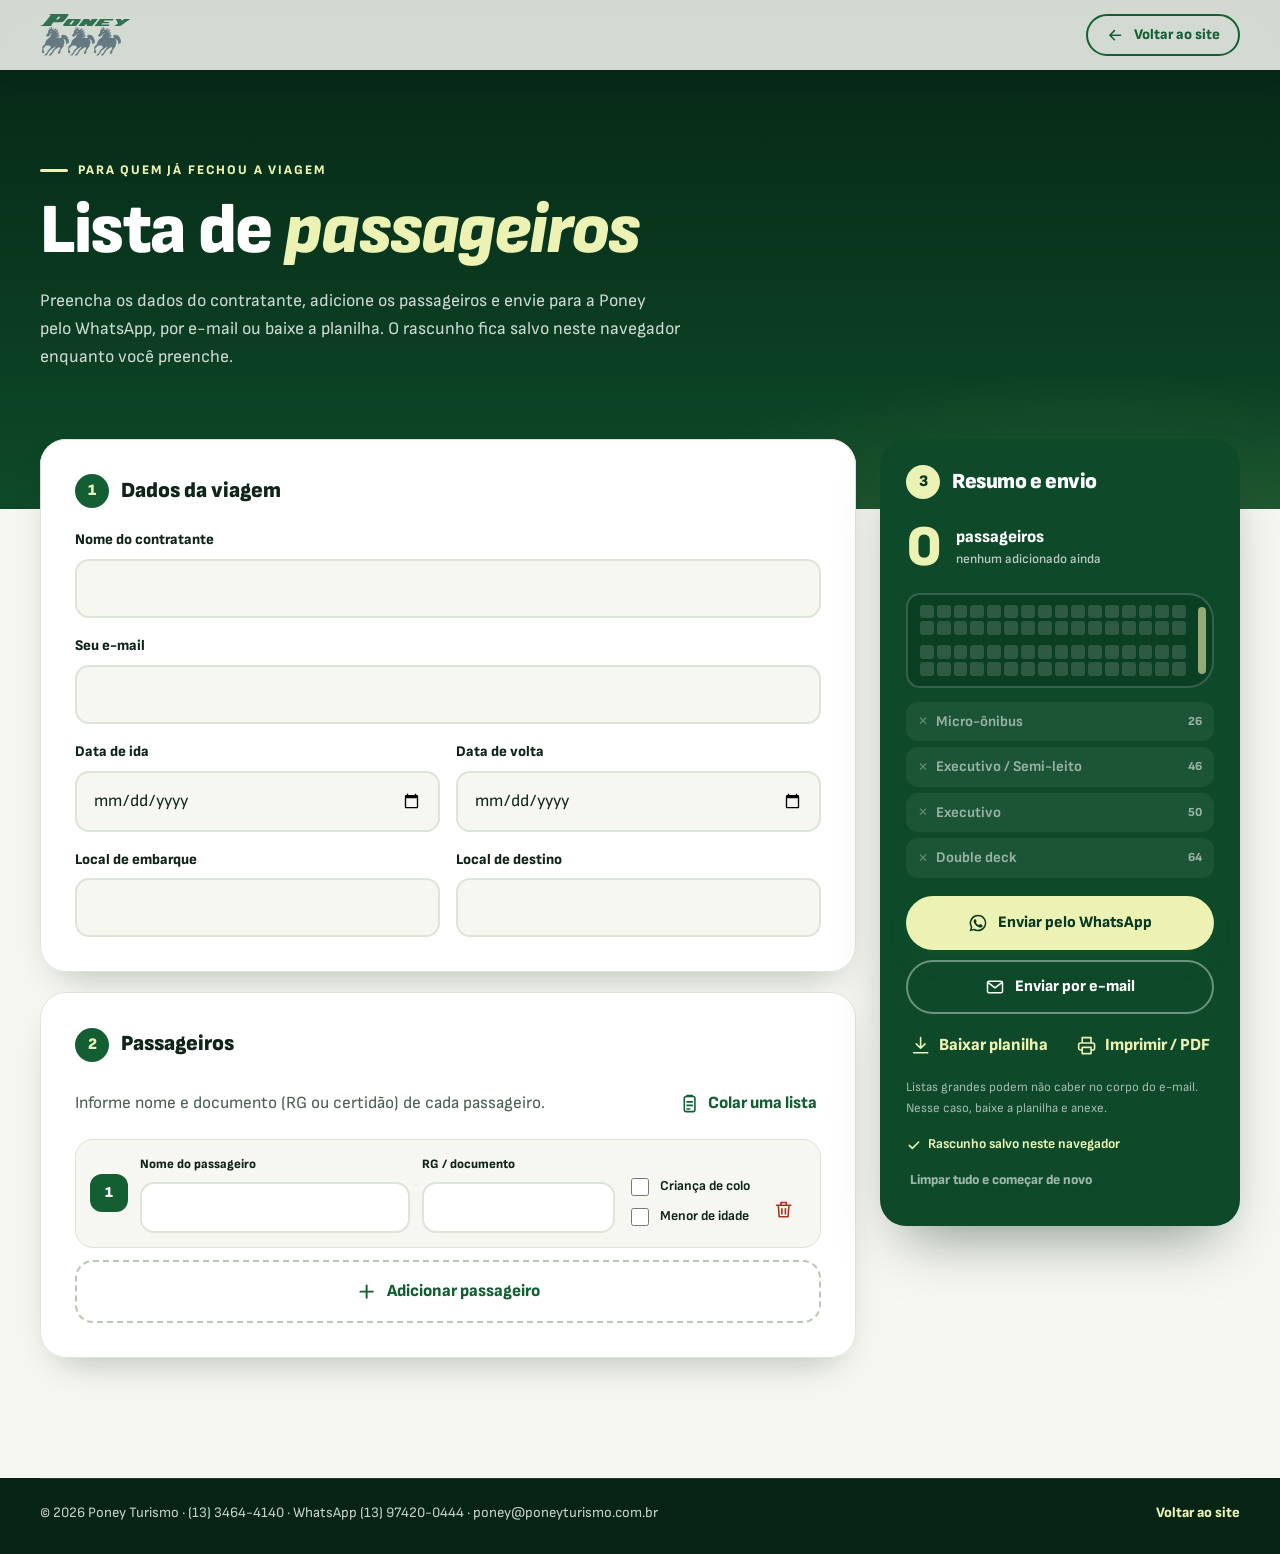
==== lista-de-passageiros.html @ 60c46c9f "Site da Poney Turismo (prévia do redesign) Página única com cenário animado (parallax, ciclo dia/noi" ====
<!DOCTYPE html>
<html lang="pt-BR">
<head>
  <meta charset="UTF-8">
  <meta name="viewport" content="width=device-width, initial-scale=1">
  <title>Lista de passageiros | Poney Turismo</title>
  <meta name="description" content="Envie a lista de passageiros da sua viagem com a Poney Turismo.">
  <meta name="theme-color" content="#135E33">
  <!-- PRÉVIA no GitHub Pages: remover ao publicar no domínio oficial -->
  <meta name="robots" content="noindex, nofollow">
  <link rel="icon" href="assets/svg/favicon.svg" type="image/svg+xml">
  <link rel="preconnect" href="https://fonts.googleapis.com">
  <link rel="preconnect" href="https://fonts.gstatic.com" crossorigin>
  <link href="https://fonts.googleapis.com/css2?family=Sofia+Sans:ital,wght@0,400..900;1,700..900&display=swap" rel="stylesheet">
  <link rel="stylesheet" href="assets/css/style.css">
  <link rel="stylesheet" href="assets/css/lista.css">
  <script>document.documentElement.classList.add('js');</script>
</head>
<body class="pagina-lista">
  <svg class="sprite" aria-hidden="true" focusable="false">
    <symbol id="poney-wordmark" viewBox="0 0 374 50"><path d="M1.6 49.6C1.2 49.4 3 48.4 4.5 48C5 47.8 6.3 47.4 7.3 47C8.3 46.6 9.6 46.1 10.2 46C11.4 45.6 12.7 44.3 16.5 39.5C18 37.7 19.3 36 19.5 35.8C19.7 35.6 20.4 34.8 21 34C22 32.8 25.1 28.9 28 25.5C28.6 24.7 32 20.6 33.5 18.7C34.1 18 36 15.6 37.8 13.4C44.6 5.1 44.3 5.5 43.8 4.8C43.6 4.4 42.7 3.8 42 3.4C39 1.8 37.2 0.7 37.1 0.4C37 0.1 47.9 0 76.1 0C114.2 0 115.2 0 116.5 0.7C117.2 1 118 1.6 118.2 2C119.3 3.5 118.6 4.6 110.9 14.2C106.8 19.3 103.1 24 102.6 24.6C102.1 25.3 101.4 26.1 101.1 26.5C100.7 26.9 99.6 28.2 98.6 29.5C94.7 34.4 96.6 34 74.8 34C60.8 34 56.4 34.1 56 34.4C54.8 35.3 47 45.4 47 46C47 46.3 47.4 47 48 47.4C50.1 49.2 50 49.2 38.3 49.5C22.3 49.8 2 49.9 1.6 49.6ZM119.7 49.7C99.5 49.5 97.7 49.5 96.9 48.9C95.4 47.9 95.3 45.3 96.8 43.7C97.2 43.2 99 41 100.8 38.7C112.6 23.4 112.7 23.3 115.1 22.1L116.8 21.2L141.5 21.1L166.2 21L167.5 21.9C168.7 22.8 168.8 23 168.9 24.4C169 26.1 168.7 26.7 165.8 30C165.3 30.7 164.2 31.9 163.5 32.8C162.8 33.7 161.9 34.7 161.5 35.1C161.2 35.5 160.2 36.7 159.4 37.8C158.5 38.9 157.7 40 157.4 40.3C157.2 40.5 156.1 41.9 155 43.3C152 47.3 150.1 48.8 147.8 49.3C144.8 49.8 143 49.9 119.7 49.7ZM159.3 49.7C158.9 49.6 159.5 48.5 161.3 46.3C162.2 45.3 163.6 43.6 164.5 42.4C165.4 41.2 167 39.2 168.1 37.9C169.1 36.6 170.9 34.4 172 33C173.1 31.6 174.9 29.4 175.9 28.1C177 26.8 178.6 24.8 179.5 23.6C180.4 22.4 181.3 21.4 181.5 21.3C181.7 21.1 186.7 21 192.6 21.1L203.4 21.2L204 22.2C204.4 22.7 205 23.8 205.4 24.7C207.2 28 207.5 28.5 208.1 28.8C208.5 29.1 208.8 29 209.2 28.4C209.5 28 209.9 27.5 210.1 27.3C210.3 27 211.6 25.5 213 23.9L215.4 21L227.2 21C235.9 21 239 21.1 239 21.4C239 21.7 237 24.4 236.3 25C236.2 25.1 234.1 27.8 231.5 31C228.9 34.2 226.5 37.2 226.1 37.7C225.4 38.5 224.4 39.8 221 44C219.9 45.4 218.5 47.1 217.8 47.9L216.5 49.4L206.7 49.7C201.3 49.9 196.5 50 196.1 49.9C195.7 49.7 195.3 49.3 195.2 48.9C195 48.5 194.8 47.7 194.5 47.2C194.3 46.6 193.6 45 193 43.5C192.4 42 191.8 40.7 191.6 40.6C191.4 40.3 189.4 42.6 186.1 46.9C185.3 47.9 184.4 49 184 49.2C183.6 49.6 180.8 49.7 171.5 49.7C165 49.8 159.5 49.8 159.3 49.7ZM226.2 49.7C226.1 49.5 226.6 48.5 227.5 47.4C228.3 46.4 229.9 44.3 231.1 42.8C232.2 41.4 233.2 40.1 233.3 40C233.5 39.9 234.9 38.1 236.5 36C238.2 33.9 240.5 31 241.7 29.5C242.9 28 244.8 25.5 245.9 24C247.1 22.5 248.4 21.2 248.8 21C250 20.6 306 21 306 21.5C306 21.7 304.9 23 303.7 24.3L301.3 26.8L299.6 26.8C297.3 26.8 268 26.7 267.3 26.7C266.7 26.7 263 31.4 263 32.2C263 32.6 264.5 32.7 275.3 32.7C283.4 32.7 287.7 32.8 287.8 33C288 33.2 287.1 34.4 286 35.7L283.9 38L271 38C264 38 258 38.1 257.8 38.3C257 38.9 254 42.7 254 43.1C254 43.6 255.7 43.7 271 43.7C286.1 43.7 288 43.7 288 44.2C288 44.5 287 45.9 285.8 47.3L283.6 50L255 50C236.2 50 226.3 49.9 226.2 49.7ZM308.9 49.7C308.8 49.5 310.1 48.4 311.9 47.1C313.6 45.9 316.5 43.8 318.3 42.5C320.1 41.1 321.9 39.9 322.3 39.7C323.2 39.2 323.2 38.3 322 36.2C321.5 35.3 320.3 33 319.3 31.2C317.7 28.1 316.7 26.3 314.7 22.7C314.2 21.7 314.1 21.3 314.4 21.2C314.7 21.1 319.4 21 325 21.1L335.2 21.2L336.8 24.3C337.6 26.1 338.6 27.5 338.9 27.6C339.1 27.7 340.2 27.1 341.1 26.4C342.1 25.6 344.2 24.1 345.7 23.1L348.6 21.1L360.7 21C370.1 20.9 372.8 20.9 372.8 21.2C372.8 21.5 372.2 22.1 371.3 22.6C370.5 23.2 368.6 24.5 367 25.6C365.4 26.7 363 28.5 361.5 29.5C360 30.5 357.5 32.3 355.8 33.5C354.2 34.7 351.6 36.5 350.2 37.5C348.7 38.5 346.2 40.3 344.5 41.5C342.8 42.7 340.3 44.5 338.8 45.5C337.4 46.5 335.3 48 334.3 48.7L332.5 50L320.8 50C314.3 50 309 49.9 308.9 49.7ZM129.7 43.1C130.1 42.9 130.8 42.4 131.3 42C132.6 40.8 142 28 142 27.5C142 26.8 140.7 26.6 137.3 26.7C134.5 26.9 134.3 26.9 133.1 28C131.7 29.4 122 42.2 122 42.7C122 42.9 122.3 43.1 122.7 43.3C123.6 43.6 128.6 43.5 129.7 43.1ZM75.3 22C76 21.6 76.9 20.8 77.3 20.3C77.8 19.8 79.4 18.1 80.8 16.5C84 13 85 11.7 84.8 11.3C84.7 11.1 83 11 81 11C78.1 11 77.1 11.1 76.4 11.6C75.4 12.2 75.4 12.2 71.7 16.3C70.1 18.1 68.4 19.9 67.9 20.4C67 21.3 66.8 22 67.2 22.4C67.3 22.6 69 22.7 70.8 22.7C73.6 22.7 74.3 22.6 75.3 22Z"/></symbol><symbol id="poney-cavalo" viewBox="7 53 115 120"><path d="M17.2 172.1C16.9 171.3 19.2 168.7 20.2 168.7C20.8 168.7 21 168.5 21.1 167.6C21.1 166.9 21.4 166.4 21.8 166.2C24.8 164.6 26.7 162.8 29.4 159.2C31.1 156.8 31.6 155.8 31.8 153.7C32.1 151.3 33.2 149.7 35.5 148.2C38 146.6 41.4 143.2 42.4 141.3C44.1 138.3 45 136.6 45 136.1C45 135.9 44.2 135.2 43.2 134.5C42.3 133.7 40.8 132.5 39.9 131.7L38.3 130.2L34.1 130.5C31.7 130.6 28.9 130.7 27.8 130.7C26.7 130.7 25.4 130.8 25 130.9C24.1 131.3 22 133.3 22 133.8C22 134.1 20.3 136.4 19.3 137.3C18.4 138.2 17 139 16.3 139C15.1 139 14.6 139.5 14.8 140.4C15 140.9 14.8 141.9 14.5 142.8C13.9 144.7 13.9 148.3 14.5 149.1C14.8 149.5 15.1 150.4 15.2 151.2C15.3 152.2 15.7 152.9 16.7 153.9C18.2 155.4 18.4 156.7 17.3 159.1C16 162.1 12.6 163 10.2 161C9 160 9 159.9 9 157.8C9.1 156.2 9 155.5 8.5 155C7.9 154.4 7.9 154.2 8.5 152.2C8.8 151 9.2 149 9.5 147.9C9.9 146.4 10 145.1 9.9 143.8C9.3 138.5 9.3 137.5 9.7 136.5C10.8 134.1 12.8 131.6 16.2 128.4C18.2 126.5 20 124.5 20.3 123.8C21.1 122.1 22 119.3 22 118.6C22 117.4 24.9 111.6 26.7 109C28.3 106.8 32.7 102.5 35.5 100.4C39.9 97.1 42.6 93.6 43.1 90.7C43.3 90 43.9 88.4 44.6 87C45.8 84.7 45.9 84.5 47.2 84.2C50.3 83.5 53 81.6 53 79.9C53 79.2 53 79.1 51 80.5C49.3 81.7 47.5 82.3 46.1 82.3C45.2 82.3 42.4 85 41.1 87.1C37.8 92.3 33 94.6 28.6 93.1C27 92.6 25.6 91.3 25.2 89.7C24.6 88 26.2 85.2 30 81.4C32.4 78.8 33.4 76.8 33.6 74.1C33.7 72.9 33.9 72 34 72C34.5 72 34.4 70.8 33.8 70.2C33.1 69.5 33.2 69.3 35.2 67.2C39.1 63.4 40 62.1 40 60.1C40 59.1 39.9 58.3 39.7 58.2C39.3 57.9 38 59.3 38 60C38 60.9 37.4 62 37 62C36.4 62 37 59.6 37.7 58.9C38.1 58.5 38.3 57.9 38.3 57.2C38.3 55.5 39.3 55.6 40.8 57.6C42.3 59.7 42.4 60.8 41 62.2C39.9 63.2 39.8 63.7 40.4 64.3C41.4 65.1 41.8 64.9 41.8 63.5C41.9 62.3 42.1 61.9 43.4 60.7C45.2 59 45.5 57.9 44.3 55.7C43.4 53.9 44.1 53.5 46.1 54.5C46.6 54.8 47.3 55 47.5 55C47.7 55 48.3 55.5 48.9 56.1C50.1 57.3 50.3 58.7 49.5 59.9C48.8 60.9 48.5 62.8 49 63.6C49.6 64.7 50.2 64.5 50.1 63.2C50 62.4 50.2 61.8 51.1 60.6C51.8 59.8 52.7 58.5 53.2 57.7C53.8 57 54.3 56.3 54.5 56.3C54.7 56.4 55.4 57.1 56 57.9C57.4 59.8 57.6 62.1 56.5 63.3C55.3 64.6 54.4 63.9 55.5 62.5C56.2 61.6 56.1 59.6 55.4 58.9C54.7 58.3 54 58.4 54 59.1C54 59.3 53.5 60 53 60.6C51.7 62.1 51.6 64.1 52.9 65.5C53.7 66.3 53.9 66.4 55.2 66.2C56.4 66.1 56.9 65.8 58.9 63.8C61.9 60.7 63.3 60 66.5 60C67.8 60 69 60.1 69.1 60.2C69.2 60.3 68.9 61 68.3 61.6C67.8 62.3 67 63.9 66.5 65.1C65.6 67.3 63.6 70 63 70C62.4 70 60.7 71.4 60.9 71.7C61.5 72.8 64.3 71.3 67.8 68C70.5 65.5 71.1 65.1 72.9 64.6C75.7 63.7 76.3 64.1 74.9 65.7C74.4 66.4 73.9 67.6 73.5 69.6C72.9 72.7 71.6 74.8 69.7 75.8C69.2 76.1 68.6 76.6 68.2 76.9C67.4 77.9 68.2 78.1 70.2 77.4C72.2 76.7 73.5 75.9 75.1 74.2C75.8 73.5 76.5 73.1 76.7 73.2C76.9 73.3 77 74.4 77 75.6C77 77.6 76.9 78.1 76 79.3C75.4 80.1 74.6 80.8 74.2 81C73.2 81.4 73.1 82 73.9 82C75.6 82.1 76.9 81.9 77.6 81.3C78.9 80.3 79.2 81 78.4 82.7C77.4 84.7 76.2 85.9 74.7 86.4C73.4 86.8 72.8 86.7 68.8 85.8C67.7 85.5 67.8 86.4 68.9 87.2C70.2 88.2 71.9 88.7 73.6 88.7C75.4 88.7 78.5 87.9 79.2 87.3C80 86.6 80.4 87.3 80.3 89.3C80.1 90.8 79.9 91.3 79 92.1C78.1 92.9 77.8 93 75.5 93C73.7 93 73 93.1 73.1 93.4C73.3 94.1 75.1 94.4 77.9 94.2C80.8 93.9 81.2 94.1 79.9 95.2C77.5 97.4 72.3 97.2 68.8 94.8C67.1 93.6 66.2 93.9 67.6 95.3C70.7 98.4 73 98.9 82.8 99.1C86.9 99.1 90.3 99.1 90.3 98.9C90.3 98.8 89.9 97.7 89.3 96.6C87.8 93.5 87.3 91.4 87.7 90.2C88.5 88 93 86 96.9 86C98.9 86 99.6 86.4 98.5 86.8C98 87 97.8 88.4 98.2 88.8C98.3 88.9 99 88.5 99.7 88C101.6 86.5 104 86.7 108.6 88.8C110.5 89.6 110.4 90 108 90C106.9 90 106 90.1 105.9 90.3C105.6 90.6 106.4 91 107.4 91C108.3 91 110.4 92.2 111.7 93.4C113 94.6 115 97.1 115 97.5C115 97.6 115.4 98.3 116 99C117.2 100.5 117.6 101.7 116.9 101.7C116.6 101.7 116.3 101.5 116.2 101.3C115.9 100.9 114.4 100.9 114.2 101.3C114.1 101.4 114.8 102.1 115.7 102.8C120.5 106.3 121.2 112.3 118.2 122C117.6 124.1 116.8 124 116.8 121.7C116.8 119.6 116.4 119.2 115.4 120.5C115 121 114 122.2 113.1 123.3C112.1 124.3 111 125.6 110.6 126.1C109.3 127.6 109 127.1 109 123.3C109 115.9 106.8 109.5 103.2 106.5C101.1 104.7 96.7 103.3 96.7 104.4C96.7 104.6 97.2 105.3 97.8 106.1C98.4 106.9 99.4 108.5 100 109.8C101.1 112.1 101.1 112.3 101.1 116.7C101.2 120.6 101.1 121.4 100.4 123.3C99.1 126.8 98.8 127.4 98 129.1L97.2 130.7L98 131.5C99 132.6 98.7 133.3 95.5 136.7C94 138.2 92.2 140.4 91.4 141.5C90.7 142.6 88.8 145.4 87.2 147.8L84.4 152L84.6 153.8C84.7 155.1 84.6 156 84.2 157.1C83.8 158.2 83.7 158.7 84 159.5C84.5 160.7 84.2 161.6 82.9 162.8C81.1 164.4 79.6 165 77.4 165C73.4 165 72.8 162.7 75.8 158.2C76.4 157.4 76.4 157.3 75.9 156.5C75 155.2 75.2 154.7 77.1 152.9C80.3 149.8 84 144.3 84 142.7C84 142.3 83.6 141.7 83.1 141.3C82.1 140.5 81.3 139 81.3 137.6C81.3 137.1 81.2 136.6 81 136.5C80.6 136.3 78.7 137 77.5 137.8C77 138.3 75.7 138.9 74.8 139.4C72.9 140.3 69 142.9 67.3 144.3C66.7 144.9 65.3 146.2 64.2 147.1C58 152.4 56.7 154.1 54 159.6C52.8 162.1 51.1 164.5 49.6 165.6C48.7 166.2 48.5 166.7 48.3 168C48.2 168.9 47.8 170 47.3 170.6C46.7 171.5 46.4 171.6 43.9 171.8C39.9 172.1 36.7 172 36.5 171.7C36.1 171 38.1 168.3 39.1 168.3C39.7 168.3 39.8 168.1 39.7 166.8C39.7 166.4 40.1 165.9 40.9 165.3C42.7 164.1 49.8 157 50.5 155.8C50.8 155.2 51 154.2 51 153.6C51 151.3 52.5 149.1 56 146.5C58.2 144.9 59.8 143.3 60.9 141.8C61.9 140.5 62.9 139.2 63.3 138.9C64.2 138 64.2 137.5 63.2 137.8C62 138.1 61.8 137.4 62.9 136.4C64.1 135.3 64.5 134.4 63.9 134.1C63.6 134 62.7 134.7 61.8 135.5C60.2 137.1 56.5 140 56.2 140C56.1 140 54.9 140.7 53.5 141.5C52.1 142.3 50.9 143 50.7 143C50.5 143 45 147.7 42.5 150C41.6 150.9 40.5 152 40 152.4C38 154.3 36.1 157 34.5 160.3C33 163.2 32.4 164.1 30.7 165.6C28.8 167.3 28.7 167.5 28.8 168.5C29 169.2 28.9 169.7 28.5 170C28.2 170.2 28 170.6 28 170.9C28 171.6 26.8 171.9 22.5 172.1C20.3 172.3 18.3 172.4 18 172.5C17.6 172.6 17.3 172.4 17.2 172.1ZM46.6 74.3C47.9 73.7 49.1 72.5 48.9 71.8C48.9 71.3 48.5 71.1 47.4 71.1C46.2 71 45.8 71.1 45 71.9C43.9 72.9 43.8 73.6 44.4 74.3C44.9 74.8 45.4 74.8 46.6 74.3Z"/></symbol>
    <symbol id="i-seta" viewBox="0 0 24 24"><g fill="none" stroke="currentColor" stroke-width="2" stroke-linecap="round" stroke-linejoin="round"><path d="M5 12h14M13 6l6 6-6 6"/></g></symbol>
    <symbol id="i-voltar" viewBox="0 0 24 24"><g fill="none" stroke="currentColor" stroke-width="2" stroke-linecap="round" stroke-linejoin="round"><path d="M19 12H5M11 6l-6 6 6 6"/></g></symbol>
    <symbol id="i-mais" viewBox="0 0 24 24"><g fill="none" stroke="currentColor" stroke-width="2.2" stroke-linecap="round"><path d="M12 5v14M5 12h14"/></g></symbol>
    <symbol id="i-lixo" viewBox="0 0 24 24"><g fill="none" stroke="currentColor" stroke-width="1.8" stroke-linecap="round" stroke-linejoin="round"><path d="M4 7h16M9 7V4h6v3M6 7l1 13h10l1-13M10 11v6M14 11v6"/></g></symbol>
    <symbol id="i-whatsapp" viewBox="0 0 24 24"><path fill="currentColor" d="M12 2a10 10 0 0 0-8.6 15.1L2 22l5-1.3A10 10 0 1 0 12 2zm0 18.2a8.2 8.2 0 0 1-4.2-1.2l-.3-.2-3 .8.8-2.9-.2-.3A8.2 8.2 0 1 1 12 20.2zm4.5-6.1c-.2-.1-1.5-.7-1.7-.8s-.4-.1-.6.1-.6.8-.8 1-.3.2-.5.1a6.7 6.7 0 0 1-3.3-2.9c-.3-.4.3-.4.7-1.4.1-.2 0-.3 0-.4l-.8-1.8c-.2-.5-.4-.4-.6-.4h-.5a1 1 0 0 0-.7.3 3 3 0 0 0-.9 2.2 5.2 5.2 0 0 0 1.1 2.7 11.8 11.8 0 0 0 4.5 4c1.7.7 2.3.8 3.2.6a2.7 2.7 0 0 0 1.8-1.2 2.2 2.2 0 0 0 .1-1.3c0-.1-.2-.2-.4-.3z"/></symbol>
    <symbol id="i-email" viewBox="0 0 24 24"><g fill="none" stroke="currentColor" stroke-width="1.8" stroke-linecap="round" stroke-linejoin="round"><rect x="3" y="5" width="18" height="14" rx="2"/><path d="M3.5 6.5 12 13l8.5-6.5"/></g></symbol>
    <symbol id="i-download" viewBox="0 0 24 24"><g fill="none" stroke="currentColor" stroke-width="1.8" stroke-linecap="round" stroke-linejoin="round"><path d="M12 3v12M7 10l5 5 5-5M4 20h16"/></g></symbol>
    <symbol id="i-imprimir" viewBox="0 0 24 24"><g fill="none" stroke="currentColor" stroke-width="1.8" stroke-linecap="round" stroke-linejoin="round"><path d="M7 9V3h10v6M7 17H5a2 2 0 0 1-2-2v-4a2 2 0 0 1 2-2h14a2 2 0 0 1 2 2v4a2 2 0 0 1-2 2h-2M7 14h10v7H7z"/></g></symbol>
    <symbol id="i-colar" viewBox="0 0 24 24"><g fill="none" stroke="currentColor" stroke-width="1.8" stroke-linecap="round" stroke-linejoin="round"><rect x="6" y="4" width="12" height="17" rx="2"/><path d="M9 4V3h6v1M9 10h6M9 14h6M9 18h3"/></g></symbol>
    <symbol id="i-check" viewBox="0 0 24 24"><g fill="none" stroke="currentColor" stroke-width="2.4" stroke-linecap="round" stroke-linejoin="round"><path d="M5 12.5l4.5 4.5L19 7.5"/></g></symbol>
  </svg>

  <a class="pular" href="#conteudo">Pular para o conteúdo</a>

  <header class="topo rolado topo-fixo" data-topo>
    <div class="topo-interno container">
      <a href="index.html" class="topo-logo" aria-label="Poney Turismo - página inicial">
        <svg class="logo" viewBox="0 0 374 174" aria-hidden="true">
          <use class="logo-wordmark" href="#poney-wordmark" width="374" height="50"/>
          <g class="logo-cavalos">
            <use class="logo-cavalo" style="--i:0" href="#poney-cavalo" x="7" y="53" width="115" height="120"/>
            <use class="logo-cavalo" style="--i:1" href="#poney-cavalo" x="114.6" y="53.2" width="115" height="120"/>
            <use class="logo-cavalo" style="--i:2" href="#poney-cavalo" x="222.5" y="53.2" width="115" height="120"/>
          </g>
        </svg>
      </a>
      <a href="index.html" class="botao botao-contorno voltar"><svg class="icone"><use href="#i-voltar"/></svg>Voltar ao site</a>
    </div>
  </header>

  <main id="conteudo">
    <section class="lista-cabecalho">
      <div class="container">
        <p class="sobretitulo" data-revelar>Para quem já fechou a viagem</p>
        <h1 data-revelar style="--d:1">Lista de <em>passageiros</em></h1>
        <p data-revelar style="--d:2">Preencha os dados do contratante, adicione os passageiros e envie para a Poney pelo WhatsApp, por e-mail ou baixe a planilha. O rascunho fica salvo neste navegador enquanto você preenche.</p>
      </div>
    </section>

    <div class="container lista-grade">
      <form class="lista-form" data-lista novalidate>
        <fieldset class="bloco" data-revelar>
          <legend><span class="passo">1</span>Dados da viagem</legend>
          <div class="formulario-campos">
            <div class="campo campo-largo">
              <label for="l-nome">Nome do contratante</label>
              <input id="l-nome" name="nome" type="text" autocomplete="name" required>
            </div>
            <div class="campo campo-largo">
              <label for="l-email">Seu e-mail</label>
              <input id="l-email" name="email" type="email" autocomplete="email" required>
            </div>
            <div class="campo">
              <label for="l-ida">Data de ida</label>
              <input id="l-ida" name="ida" type="date" required>
            </div>
            <div class="campo">
              <label for="l-volta">Data de volta</label>
              <input id="l-volta" name="volta" type="date" required>
            </div>
            <div class="campo">
              <label for="l-embarque">Local de embarque</label>
              <input id="l-embarque" name="embarque" type="text" required>
            </div>
            <div class="campo">
              <label for="l-destino">Local de destino</label>
              <input id="l-destino" name="destino" type="text" required>
            </div>
          </div>
        </fieldset>

        <fieldset class="bloco" data-revelar style="--d:1">
          <legend><span class="passo">2</span>Passageiros</legend>
          <div class="passageiros-topo">
            <p>Informe nome e documento (RG ou certidão) de cada passageiro.</p>
            <button type="button" class="botao-texto" data-abrir-colar><svg class="icone"><use href="#i-colar"/></svg>Colar uma lista</button>
          </div>

          <div class="colar" data-colar hidden>
            <label for="l-colar">Cole um passageiro por linha. Para incluir o documento, separe com ponto e vírgula ou tabulação (ex.: <code>Maria Souza; 12.345.678-9</code>).</label>
            <textarea id="l-colar" rows="5" placeholder="Maria Souza; 12.345.678-9&#10;João Lima; 98.765.432-1"></textarea>
            <div class="colar-acoes">
              <button type="button" class="botao botao-verde" data-importar><svg class="icone"><use href="#i-mais"/></svg>Adicionar à lista</button>
              <button type="button" class="botao botao-contorno" data-fechar-colar>Cancelar</button>
            </div>
          </div>

          <ol class="passageiros" data-passageiros></ol>

          <template data-modelo-passageiro>
            <li class="passageiro">
              <span class="passageiro-num" aria-hidden="true"></span>
              <div class="campo">
                <label>Nome do passageiro</label>
                <input type="text" data-campo="nome" required>
              </div>
              <div class="campo">
                <label>RG / documento</label>
                <input type="text" data-campo="rg" required>
              </div>
              <div class="passageiro-opcoes">
                <label class="marcador"><input type="checkbox" data-campo="colo"><span>Criança de colo</span></label>
                <label class="marcador"><input type="checkbox" data-campo="menor"><span>Menor de idade</span></label>
              </div>
              <button type="button" class="remover" data-remover aria-label="Remover passageiro"><svg class="icone"><use href="#i-lixo"/></svg></button>
            </li>
          </template>

          <button type="button" class="adicionar" data-adicionar><svg class="icone"><use href="#i-mais"/></svg>Adicionar passageiro</button>
        </fieldset>
      </form>

      <aside class="resumo" data-revelar style="--d:2" aria-labelledby="resumo-titulo">
        <div class="resumo-cartao">
          <h2 id="resumo-titulo"><span class="passo">3</span>Resumo e envio</h2>
          <div class="resumo-total">
            <strong data-total>0</strong>
            <span>passageiros<br><small data-detalhes>nenhum adicionado ainda</small></span>
          </div>

          <div class="resumo-onibus" aria-hidden="true">
            <div class="resumo-assentos" data-assentos></div>
          </div>
          <ul class="cabe-em" data-cabe-em aria-label="Ônibus que comportam o grupo">
            <li data-capacidade="26">Micro-ônibus <small>26</small></li>
            <li data-capacidade="46">Executivo / Semi-leito <small>46</small></li>
            <li data-capacidade="50">Executivo <small>50</small></li>
            <li data-capacidade="64">Double deck <small>64</small></li>
          </ul>

          <p class="form-erro" data-erro role="alert" hidden></p>

          <div class="resumo-acoes">
            <button type="button" class="botao botao-verde" data-enviar="whatsapp"><svg class="icone"><use href="#i-whatsapp"/></svg>Enviar pelo WhatsApp</button>
            <button type="button" class="botao botao-contorno" data-enviar="email"><svg class="icone"><use href="#i-email"/></svg>Enviar por e-mail</button>
            <div class="resumo-acoes-linha">
              <button type="button" class="botao-texto" data-enviar="csv"><svg class="icone"><use href="#i-download"/></svg>Baixar planilha</button>
              <button type="button" class="botao-texto" data-enviar="imprimir"><svg class="icone"><use href="#i-imprimir"/></svg>Imprimir / PDF</button>
            </div>
            <p class="resumo-nota">Listas grandes podem não caber no corpo do e-mail. Nesse caso, baixe a planilha e anexe.</p>
          </div>
          <p class="salvo" data-salvo hidden><svg class="icone"><use href="#i-check"/></svg>Rascunho salvo neste navegador</p>
          <button type="button" class="botao-texto limpar" data-limpar>Limpar tudo e começar de novo</button>
        </div>
      </aside>
    </div>

    <!-- versão para impressão / PDF -->
    <section class="impressao" data-impressao aria-hidden="true"></section>
  </main>

  <footer class="rodape rodape-simples">
    <div class="container rodape-base">
      <p>© <span data-ano>2026</span> Poney Turismo · (13) 3464-4140 · WhatsApp (13) 97420-0444 · poney@poneyturismo.com.br</p>
      <a href="index.html" class="voltar-rodape">Voltar ao site</a>
    </div>
  </footer>

  <script src="assets/js/lista.js"></script>
</body>
</html>
---- assets/css/style.css ----
/* =========================================================
   Poney Turismo — estilos
   ========================================================= */

:root {
  --verde-950: #052414;
  --verde-900: #0a3820;
  --verde-800: #0e4a29;
  --verde-700: #135e33; /* cor da marca */
  --verde-600: #1b7042;
  --verde-500: #2f9a5c;
  --lima-100: #f5f9df;
  --lima-200: #ebf2b3; /* cor da marca */
  --lima-300: #dde98d;
  --lima-400: #cfe27a;
  --cinza-cavalo: #657983;
  --papel: #f6f7f1;
  --branco: #ffffff;
  --tinta: #10251a;
  --tinta-suave: #4b5f53;
  --linha: #dde4d8;
  --whats: #25d366;

  --fonte: "Sofia Sans", system-ui, -apple-system, "Segoe UI", sans-serif;
  --container: 1200px;
  --raio: 24px;
  --raio-m: 16px;
  --raio-p: 10px;
  --sombra: 0 18px 40px -20px rgba(5, 36, 20, 0.35);
  --sombra-forte: 0 30px 60px -24px rgba(5, 36, 20, 0.5);
  --ease: cubic-bezier(0.22, 1, 0.36, 1);
  --topo-h: 84px;
}

/* ---------- base ---------- */
*,
*::before,
*::after { box-sizing: border-box; }

html { scroll-behavior: smooth; scroll-padding-top: 90px; -webkit-text-size-adjust: 100%; }

body {
  margin: 0;
  font-family: var(--fonte);
  font-size: 1.0625rem;
  line-height: 1.6;
  color: var(--tinta);
  background: var(--papel);
  -webkit-font-smoothing: antialiased;
  overflow-x: hidden;
}

img, svg { display: block; max-width: 100%; }
img { height: auto; }
a { color: inherit; }
button, input, select, textarea { font: inherit; color: inherit; }
button { cursor: pointer; }
h1, h2, h3, h4 { margin: 0; line-height: 1.05; letter-spacing: -0.02em; }
p { margin: 0 0 1em; }
ul { margin: 0; padding: 0; list-style: none; }
em { font-style: italic; }
::selection { background: var(--lima-200); color: var(--verde-900); }

:focus-visible { outline: 3px solid var(--lima-400); outline-offset: 3px; border-radius: 6px; }

.container { width: min(var(--container), 100% - 32px); margin-inline: auto; }

/* o letreiro inclinado passa da borda; clip (e não hidden) mantém o position: sticky funcionando */
main { overflow-x: clip; }

.sprite { position: absolute; width: 0; height: 0; overflow: hidden; }

.icone { width: 1.25em; height: 1.25em; flex: none; }

.pular {
  position: fixed; left: 16px; top: -60px; z-index: 200;
  background: var(--lima-200); color: var(--verde-900);
  padding: 10px 16px; border-radius: 999px; font-weight: 800; text-decoration: none;
  transition: top 0.2s;
}
.pular:focus { top: 12px; }

/* ---------- tipografia ---------- */
.sobretitulo {
  display: inline-flex; align-items: center; gap: 10px;
  font-size: 0.82rem; font-weight: 800; letter-spacing: 0.14em; text-transform: uppercase;
  color: var(--verde-600); margin-bottom: 14px;
}
.sobretitulo::before {
  content: ""; width: 28px; height: 3px; border-radius: 3px; background: currentColor;
}

h2 { font-size: clamp(2.1rem, 4.4vw, 3.6rem); font-weight: 900; }
h2 em, .hero-titulo em {
  color: var(--verde-600);
  font-weight: 900;
}
h3 { font-size: 1.4rem; font-weight: 850; }

.cabecalho-secao { max-width: 680px; margin-bottom: clamp(36px, 5vw, 56px); }
.cabecalho-secao p:not(.sobretitulo) { color: var(--tinta-suave); font-size: 1.15rem; margin-top: 16px; }
.cabecalho-linha { max-width: none; display: flex; justify-content: space-between; align-items: end; gap: 24px; flex-wrap: wrap; }

.secao { padding-block: clamp(80px, 10vw, 140px); position: relative; }

/* ---------- botões ---------- */
.botao {
  --bg: var(--verde-700); --fg: #fff;
  display: inline-flex; align-items: center; justify-content: center; gap: 10px;
  padding: 15px 26px; border-radius: 999px; border: 2px solid transparent;
  background: var(--bg); color: var(--fg);
  font-weight: 800; font-size: 1rem; text-decoration: none; line-height: 1.1;
  transition: transform 0.35s var(--ease), translate 0.35s var(--ease), background-color 0.25s, color 0.25s, box-shadow 0.35s var(--ease);
}
.botao .icone { transition: transform 0.35s var(--ease); }
.botao:hover .icone { transform: translateX(3px); }
.botao:active { transform: scale(0.97); }
.botao-lima { --bg: var(--lima-200); --fg: var(--verde-900); box-shadow: 0 10px 30px -10px rgba(235, 242, 179, 0.6); }
.botao-lima:hover { --bg: #fff; }
.botao-verde { --bg: var(--verde-700); --fg: #fff; box-shadow: 0 12px 26px -12px rgba(19, 94, 51, 0.7); }
.botao-verde:hover { --bg: var(--verde-800); }
.botao-contorno { --bg: transparent; --fg: var(--verde-700); border-color: currentColor; }
.botao-contorno:hover { --bg: var(--verde-700); --fg: #fff; border-color: var(--verde-700); }
.botao-contorno-claro { --bg: transparent; --fg: #fff; border-color: rgba(255, 255, 255, 0.45); }
.botao-contorno-claro:hover { --bg: rgba(255, 255, 255, 0.12); border-color: #fff; }

/* ---------- revelar ao rolar ---------- */
.js [data-revelar] {
  opacity: 0;
  transform: translateY(28px);
  transition: opacity 0.9s var(--ease), transform 0.9s var(--ease), translate 0.35s var(--ease);
  transition-delay: calc(var(--d, 0) * 90ms);
}
.js [data-revelar].visivel { opacity: 1; transform: none; }

/* ---------- barra de rolagem: estrada com paradas ---------- */
.trilho[hidden] { display: none; }
html.trilho-ativo { --trilho-w: 24px; scrollbar-width: none; }
html.trilho-ativo::-webkit-scrollbar { display: none; }
html.trilho-ativo body { margin-right: var(--trilho-w); }

.trilho {
  position: fixed; top: 0; right: 0; bottom: 0; width: var(--trilho-w, 22px); z-index: 110;
  background: #0a3a20;
  box-shadow: inset 1px 0 0 rgba(255, 255, 255, 0.06), -6px 0 18px -10px rgba(0, 0, 0, 0.35);
}
.trilho-pista {
  position: absolute; inset: 8px 0; cursor: pointer;
}
.trilho-pista::before { /* faixa central tracejada */
  content: ""; position: absolute; left: 50%; top: 0; bottom: 0; width: 2px; margin-left: -1px;
  background: repeating-linear-gradient(180deg, rgba(235, 242, 179, 0.4) 0 9px, transparent 9px 20px);
}
.trilho-parada {
  position: absolute; left: 50%; width: 12px; height: 12px; margin: -6px 0 0 -6px; padding: 0;
  border-radius: 50%; border: 2px solid var(--lima-200); background: #0a3a20; z-index: 1;
  transition: background-color 0.3s, transform 0.3s var(--ease);
}
.trilho-parada::after { /* área de toque maior */
  content: ""; position: absolute; inset: -8px;
}
.trilho-parada.passou { background: var(--lima-200); }
.trilho-parada:hover, .trilho-parada:focus-visible { transform: scale(1.35); }
.trilho-parada span {
  position: absolute; right: calc(100% + 14px); top: 50%; transform: translate(6px, -50%);
  padding: 5px 11px; border-radius: 999px; white-space: nowrap; pointer-events: none;
  background: var(--verde-900); color: #fff; font-size: 0.8rem; font-weight: 800;
  box-shadow: 0 8px 20px -8px rgba(0, 0, 0, 0.5);
  opacity: 0; transition: opacity 0.25s, transform 0.3s var(--ease);
}
.trilho-parada:hover span, .trilho-parada:focus-visible span { opacity: 1; transform: translate(0, -50%); }

.trilho-onibus {
  position: absolute; left: 50%; top: 0; width: 20px; margin-left: -10px; z-index: 2;
  transform: translateY(var(--y, 0px)); cursor: grab; touch-action: none;
}
.trilho-carro { display: block; position: relative; transition: transform 0.45s var(--ease); }
.trilho-carro svg { width: 100%; height: auto; filter: drop-shadow(0 3px 4px rgba(0, 0, 0, 0.45)); }
.trilho.subindo .trilho-carro { transform: rotate(180deg); }
.trilho-arrastando .trilho-onibus { cursor: grabbing; }
.trilho-arrastando, .trilho-arrastando * { user-select: none; }
/* faróis acesos enquanto anda */
.trilho-farol {
  position: absolute; left: 50%; top: 100%; width: 22px; height: 30px; margin-left: -11px; pointer-events: none;
  background: radial-gradient(60% 100% at 50% 0%, rgba(255, 251, 220, 0.55), transparent 70%);
  opacity: 0; transition: opacity 0.3s;
}
.trilho.movendo .trilho-farol { opacity: 1; }
.trilho-freio { transition: fill 0.2s; }
.trilho:not(.movendo) .trilho-freio { fill: #ff5a45; }
/* placa com o nome da seção atual */
.trilho-placa {
  position: absolute; right: calc(100% + 12px); top: 50%; transform: translate(8px, -50%);
  padding: 6px 12px; border-radius: 10px; white-space: nowrap; pointer-events: none;
  background: var(--lima-200); color: var(--verde-900); font-size: 0.82rem; font-weight: 900;
  box-shadow: 0 10px 24px -10px rgba(0, 0, 0, 0.5);
  opacity: 0; transition: opacity 0.3s, transform 0.4s var(--ease);
}
.trilho-placa::after {
  content: ""; position: absolute; right: -5px; top: 50%; margin-top: -5px;
  border: 5px solid transparent; border-right: 0; border-left-color: var(--lima-200);
}
.trilho.mostrar-placa .trilho-placa { opacity: 1; transform: translate(0, -50%); }

/* telas de toque: estrada fina sobreposta, aparece só enquanto rola */
@media (hover: none), (max-width: 760px) {
  html.trilho-ativo { --trilho-w: 0px; }
  .trilho { width: 10px; right: 4px; background: rgba(10, 58, 32, 0.85); border-radius: 10px; top: 80px; bottom: 80px; opacity: 0; transition: opacity 0.4s; }
  .trilho.visivel, .trilho-arrastando .trilho { opacity: 1; }
  .trilho-pista::before { width: 1px; margin-left: -0.5px; }
  .trilho-parada { width: 6px; height: 6px; margin: -3px 0 0 -3px; border-width: 1.5px; }
  .trilho-parada span { display: none; }
  .trilho-onibus { width: 12px; margin-left: -6px; }
  .trilho-onibus::before { content: ""; position: absolute; inset: -10px -14px; } /* mais fácil de pegar com o dedo */
  .trilho-farol { width: 12px; height: 22px; margin-left: -6px; }
}

/* ---------- logo ---------- */
.logo { --palavra: #336f51; --cavalo: var(--cinza-cavalo); overflow: visible; }
.logo-wordmark { fill: var(--palavra); transition: fill 0.4s; }
.logo-cavalo { fill: var(--cavalo); transition: fill 0.4s; transform-box: fill-box; transform-origin: 50% 100%; }
.logo-claro { --palavra: #fff; --cavalo: var(--lima-200); }
a:hover > .logo .logo-cavalo,
.logo:hover .logo-cavalo { animation: galope 0.5s ease-in-out infinite; animation-delay: calc(var(--i) * -0.17s); }
@keyframes galope {
  0%, 100% { transform: translateY(0) rotate(0); }
  30% { transform: translateY(-9%) rotate(-5deg); }
  60% { transform: translateY(-3%) rotate(3deg); }
}

/* ---------- topo ---------- */
.topo {
  position: fixed; inset: 0 var(--trilho-w, 0px) auto 0; z-index: 100; height: var(--topo-h);
  color: #fff;
  transition: background-color 0.4s, box-shadow 0.4s, transform 0.45s var(--ease), color 0.4s, height 0.4s var(--ease);
}
.topo .logo { --palavra: #fff; --cavalo: var(--lima-200); }
.topo.rolado {
  --topo-h: 70px;
  background: rgba(246, 247, 241, 0.86);
  -webkit-backdrop-filter: saturate(1.6) blur(14px);
  backdrop-filter: saturate(1.6) blur(14px);
  box-shadow: 0 1px 0 rgba(16, 37, 26, 0.08), 0 10px 30px -18px rgba(5, 36, 20, 0.3);
  color: var(--tinta);
}
.topo.rolado .logo { --palavra: #336f51; --cavalo: var(--cinza-cavalo); }
.topo.escondido { transform: translateY(-100%); }
.topo-interno { height: 100%; display: flex; align-items: center; justify-content: space-between; gap: 24px; }
.topo-logo { display: block; flex: none; }
.topo-logo .logo { height: 50px; width: auto; transition: height 0.4s var(--ease); }
.topo.rolado .topo-logo .logo { height: 42px; }

.menu { display: flex; align-items: center; gap: 28px; }
.menu ul { display: flex; gap: 26px; }
.menu ul a {
  position: relative; text-decoration: none; font-weight: 700; font-size: 0.98rem; padding: 6px 0;
}
.menu ul a::after {
  content: ""; position: absolute; left: 0; right: 0; bottom: 0; height: 2px; border-radius: 2px;
  background: currentColor; transform: scaleX(0); transform-origin: right; transition: transform 0.4s var(--ease);
}
.menu ul a:hover::after, .menu ul a[aria-current="true"]::after { transform: scaleX(1); transform-origin: left; }
.menu-cta { padding: 12px 20px; }
.topo.rolado .menu-cta { --bg: var(--verde-700); --fg: #fff; box-shadow: none; }

.menu-botao {
  display: none; width: 46px; height: 46px; border-radius: 50%; border: 0;
  background: rgba(255, 255, 255, 0.14); position: relative; z-index: 2;
}
.topo.rolado .menu-botao { background: rgba(19, 94, 51, 0.1); }
.menu-botao span {
  position: absolute; left: 13px; right: 13px; height: 2px; border-radius: 2px; background: currentColor;
  transition: transform 0.4s var(--ease), opacity 0.3s;
}
.menu-botao span:nth-child(1) { top: 16px; }
.menu-botao span:nth-child(2) { top: 22px; }
.menu-botao span:nth-child(3) { top: 28px; }
.menu-aberto .menu-botao span:nth-child(1) { transform: translateY(6px) rotate(45deg); }
.menu-aberto .menu-botao span:nth-child(2) { opacity: 0; }
.menu-aberto .menu-botao span:nth-child(3) { transform: translateY(-6px) rotate(-45deg); }

@media (max-width: 1080px) {
  .menu ul { gap: 18px; }
  .menu ul a { font-size: 0.92rem; }
}
@media (max-width: 960px) {
  .menu-botao { display: block; }
  .menu {
    position: fixed; inset: 0; z-index: 1;
    flex-direction: column; justify-content: center; align-items: flex-start; gap: 32px;
    padding: 100px 28px 40px;
    background: var(--verde-900); color: #fff;
    clip-path: circle(0 at calc(100% - 39px) 42px);
    transition: clip-path 0.7s var(--ease);
    visibility: hidden;
  }
  .menu-aberto .menu { clip-path: circle(150% at calc(100% - 39px) 42px); visibility: visible; }
  .menu ul { flex-direction: column; gap: 6px; }
  .menu ul a { font-size: clamp(1.8rem, 8vw, 2.6rem); font-weight: 900; display: block; padding: 4px 0; }
  .menu ul li { opacity: 0; transform: translateY(20px); transition: opacity 0.5s, transform 0.6s var(--ease); }
  .menu-aberto .menu ul li { opacity: 1; transform: none; }
  .menu-aberto .menu ul li:nth-child(1) { transition-delay: 0.12s; }
  .menu-aberto .menu ul li:nth-child(2) { transition-delay: 0.17s; }
  .menu-aberto .menu ul li:nth-child(3) { transition-delay: 0.22s; }
  .menu-aberto .menu ul li:nth-child(4) { transition-delay: 0.27s; }
  .menu-aberto .menu ul li:nth-child(5) { transition-delay: 0.32s; }
  .menu-aberto .menu ul li:nth-child(6) { transition-delay: 0.37s; }
  .topo.rolado .menu-cta, .menu-cta { --bg: var(--lima-200); --fg: var(--verde-900); }
  .menu-aberto .topo { color: #fff; background: transparent; box-shadow: none; -webkit-backdrop-filter: none; backdrop-filter: none; }
  .menu-aberto .topo .logo { --palavra: #fff; --cavalo: var(--lima-200); }
  .menu-aberto .topo .menu-botao { background: rgba(255, 255, 255, 0.14); }
  .menu-aberto { overflow: hidden; }
  .menu-aberto .trilho { display: none; }
}

/* ---------- hero ---------- */
.hero {
  --cena-h: 300px;
  /* ciclo dia/noite: tudo que depende dele usa a mesma duração e o mesmo atraso */
  --ciclo: 48s;
  --ciclo-atraso: -40s; /* começa de manhã, com o sol subindo */
  --raio-orbita: clamp(220px, 23vw, 340px);
  --orbita-x: 84%;
  --orbita-abaixo: 60px; /* eixo um pouco abaixo do horizonte: o sol fica longe do título */
  position: relative; isolation: isolate; overflow: hidden;
  min-height: 100vh; min-height: 100svh;
  display: flex; align-items: center;
  padding: calc(var(--topo-h) + 24px) 0 calc(var(--cena-h) - 30px);
  color: #fff;
  background:
    radial-gradient(1200px 500px at 85% 115%, rgba(207, 226, 122, 0.18), transparent 60%),
    linear-gradient(180deg, var(--verde-950) 0%, var(--verde-900) 30%, #11552f 70%, #1d7845 100%);
}
.hero-ceu { position: absolute; inset: 0; z-index: -1; pointer-events: none; }
.hero.pausado *, .hero.pausado *::before, .hero.pausado *::after { animation-play-state: paused !important; }
.hero-brilho {
  position: absolute; inset: 0;
  background: radial-gradient(520px circle at var(--mx, -999px) var(--my, -999px), rgba(235, 242, 179, 0.09), transparent 60%);
}

/* dia/noite */
.hero-ceu-noite, .hero-estrelas, .hero-onibus::after {
  animation: noite-opacidade var(--ciclo) linear var(--ciclo-atraso) infinite;
}
.hero-ceu-noite {
  position: absolute; inset: 0; opacity: 0;
  background: linear-gradient(180deg, rgba(2, 10, 26, 0.82) 0%, rgba(3, 18, 30, 0.7) 55%, rgba(4, 30, 26, 0.5) 100%);
}
.hero-estrelas {
  position: absolute; left: 0; right: 0; top: 0; bottom: calc(var(--cena-h) + 30px); opacity: 0;
  background-image:
    radial-gradient(1.4px 1.4px at 22px 34px, #fff 50%, transparent 51%),
    radial-gradient(1px 1px at 96px 118px, #fff 50%, transparent 51%),
    radial-gradient(1.6px 1.6px at 170px 62px, #fffbe0 50%, transparent 51%),
    radial-gradient(1px 1px at 250px 150px, #fff 50%, transparent 51%),
    radial-gradient(1.2px 1.2px at 300px 24px, #fff 50%, transparent 51%),
    radial-gradient(1px 1px at 330px 96px, #ebf2b3 50%, transparent 51%),
    radial-gradient(1.3px 1.3px at 60px 196px, #fff 50%, transparent 51%),
    radial-gradient(1px 1px at 210px 210px, #fff 50%, transparent 51%);
  background-size: 360px 240px;
}
.hero-estrelas::before { /* algumas estrelas piscam */
  content: ""; position: absolute; inset: 0;
  background-image:
    radial-gradient(2px 2px at 130px 80px, #fff 50%, transparent 51%),
    radial-gradient(1.8px 1.8px at 400px 170px, #fffbe0 50%, transparent 51%),
    radial-gradient(2px 2px at 610px 40px, #fff 50%, transparent 51%);
  background-size: 700px 260px;
  animation: piscar 2.6s ease-in-out infinite alternate;
}
@keyframes piscar { from { opacity: 0.2; } to { opacity: 1; } }
@keyframes noite-opacidade {
  0%, 18% { opacity: 0; }
  30%, 70% { opacity: 1; }
  82%, 100% { opacity: 0; }
}
@keyframes noite-brilho {
  0%, 18% { filter: brightness(1); }
  30%, 70% { filter: brightness(0.5) saturate(0.75); }
  82%, 100% { filter: brightness(1); }
}

/* sol e lua em lados opostos de uma órbita que gira em torno do horizonte */
.hero-astros {
  position: absolute; left: var(--orbita-x); bottom: calc(var(--cena-h) - var(--orbita-abaixo)); width: 0; height: 0;
  animation: orbita var(--ciclo) linear var(--ciclo-atraso) infinite;
}
@keyframes orbita { to { transform: rotate(1turn); } }
.astro { --astro: 110px; position: absolute; left: calc(var(--astro) / -2); width: var(--astro); height: var(--astro); }
.astro svg { width: 100%; height: 100%; overflow: visible; }
.sol { top: calc(-1 * var(--raio-orbita) - var(--astro) / 2); filter: drop-shadow(0 0 26px rgba(255, 220, 120, 0.6)); }
.lua { top: calc(var(--raio-orbita) - var(--astro) / 2); filter: drop-shadow(0 0 22px rgba(240, 242, 214, 0.5)); }
.sol-raios { transform-box: view-box; transform-origin: 60px 60px; animation: girar 20s linear infinite; }

.hero-estrada { position: absolute; left: 0; right: 0; bottom: 0; height: calc(var(--cena-h) + 40px); }
.camada {
  position: absolute; left: 0;
  width: calc(100% + var(--tile));
  height: var(--h);
  background-repeat: repeat-x;
  background-size: var(--tile) 100%;
  animation: rolar var(--dur) linear infinite, noite-brilho var(--ciclo) linear var(--ciclo-atraso) infinite;
  will-change: transform;
}
@keyframes rolar { to { transform: translate3d(calc(var(--tile) * -1), 0, 0); } }
.camada-serra { --h: 180px; --tile: 1440px; --dur: 140s; bottom: 150px; background-image: url("../svg/cenario-serra.svg"); }
.camada-cidade { --h: 200px; --tile: 1818px; --dur: 70s; bottom: 96px; background-image: url("../svg/cenario-cidade.svg"); }
.camada-orla { --h: 203px; --tile: 1236px; --dur: 24s; bottom: 70px; background-image: url("../svg/cenario-orla.svg"); }
.pista {
  position: absolute; left: 0; right: 0; bottom: 0; height: 76px; overflow: hidden;
  background: linear-gradient(180deg, #08311b, #062615);
  border-top: 3px solid #0b3d21;
  animation: noite-brilho var(--ciclo) linear var(--ciclo-atraso) infinite;
}
.pista-faixa {
  position: absolute; top: 44%; left: 0; height: 4px; width: calc(100% + 120px);
  background: repeating-linear-gradient(90deg, rgba(235, 242, 179, 0.7) 0 60px, transparent 60px 120px);
  animation: rolar-faixa 0.9s linear infinite;
}
@keyframes rolar-faixa { to { transform: translateX(-120px); } }

.hero-onibus {
  position: absolute; right: 7vw; bottom: 14px; width: min(560px, 44vw);
  filter: drop-shadow(0 18px 30px rgba(0, 0, 0, 0.35));
  pointer-events: auto; cursor: pointer;
}
.hero-onibus::after { /* farol aceso à noite */
  content: ""; position: absolute; left: 95%; bottom: 9%; width: 52%; height: 30%; opacity: 0; pointer-events: none;
  background: radial-gradient(ellipse 100% 60% at 0% 55%, rgba(255, 247, 200, 0.55), rgba(255, 247, 200, 0.12) 55%, transparent 75%);
}
.hero-onibus .carro { animation: balanco 0.55s ease-in-out infinite alternate; }
.hero-onibus.buzinou .carro { animation: pulinho 0.5s var(--ease); }
@keyframes balanco { to { transform: translateY(-1.6px); } }
@keyframes pulinho { 40% { transform: translateY(-14px) rotate(-1.2deg); } 70% { transform: translateY(2px); } }

/* rodas: giram no próprio eixo */
.onibus .giro { transform-box: fill-box; transform-origin: 50% 50%; }
.rodando .giro { animation: girar var(--giro, 1.1s) linear infinite; }
@keyframes girar { to { transform: rotate(1turn); } }

.hero-conteudo { position: relative; }
.hero .sobretitulo { color: var(--lima-200); }
.hero-titulo {
  font-size: clamp(2.3rem, 5.4vw, 4.8rem); font-weight: 900; line-height: 1; letter-spacing: -0.035em;
  margin-bottom: 22px;
}
.hero-titulo .linha { text-wrap: balance; }
.hero-titulo .linha { display: block; }
.hero-titulo em { color: var(--lima-200); }
/* palavra que gira como um letreiro: a antiga sobe e some, a nova sobe de baixo */
.rotativo {
  display: inline-grid; vertical-align: bottom;
  transition: width 0.55s var(--ease);
  clip-path: inset(-0.08em -0.6em -0.22em -0.15em); /* corta só em cima/embaixo */
}
.rotativo > em { grid-area: 1 / 1; justify-self: start; display: inline-block; white-space: nowrap; }
.rotativo > em.saindo { animation: palavra-sai 0.5s var(--ease) forwards; }
.rotativo > em.entrando { animation: palavra-entra 0.6s var(--ease) both; }
@keyframes palavra-sai { to { opacity: 0; transform: translateY(-85%); filter: blur(5px); } }
@keyframes palavra-entra { from { opacity: 0; transform: translateY(85%); filter: blur(5px); } }

.hero-texto { max-width: 560px; font-size: clamp(1.05rem, 1.6vw, 1.22rem); color: rgba(255, 255, 255, 0.82); }
.hero-acoes { display: flex; gap: 14px; flex-wrap: wrap; margin: 30px 0 38px; }
.hero-numeros { display: flex; gap: clamp(20px, 4vw, 48px); flex-wrap: wrap; }
.hero-numeros li { display: grid; }
.hero-numeros strong { font-size: clamp(2rem, 3.6vw, 2.8rem); font-weight: 900; line-height: 1; color: var(--lima-200); font-variant-numeric: tabular-nums; }
.hero-numeros li > span { font-size: 0.92rem; color: rgba(255, 255, 255, 0.7); font-weight: 600; }

@media (max-width: 960px) {
  .hero { --cena-h: 230px; --raio-orbita: 130px; --orbita-x: 85%; --orbita-abaixo: 0px; padding-bottom: calc(var(--cena-h) + 16px); }
  .astro { --astro: 56px; }
  .camada-serra { --h: 130px; --tile: 1040px; bottom: 110px; }
  .camada-cidade { --h: 150px; --tile: 1364px; bottom: 70px; }
  .camada-orla { --h: 149px; --tile: 906px; bottom: 52px; }
  .pista { height: 56px; }
  .hero-onibus { right: 50%; transform: translateX(50%); width: min(430px, 82vw); bottom: 8px; }
}
@media (max-width: 520px) {
  .hero-acoes { margin: 24px 0 28px; }
  .hero-numeros { gap: 18px; flex-wrap: nowrap; }
  .hero-numeros strong { font-size: 1.75rem; }
  .hero-numeros li > span { font-size: 0.78rem; line-height: 1.3; }
}

/* ---------- serviços ---------- */
.servicos-grade { display: grid; grid-template-columns: repeat(4, 1fr); gap: 20px; perspective: 1200px; }
.servico {
  --rx: 0deg; --ry: 0deg;
  position: relative; overflow: hidden; border-radius: var(--raio);
  min-height: 440px; display: flex; align-items: flex-end;
  color: #fff; background: var(--verde-800);
  box-shadow: var(--sombra);
  transform: rotateX(var(--rx)) rotateY(var(--ry));
  transition: transform 0.6s var(--ease), box-shadow 0.4s, opacity 0.9s var(--ease);
  transform-style: preserve-3d;
}
.js .servico[data-revelar] { transform: translateY(28px) rotateX(var(--rx)) rotateY(var(--ry)); }
.js .servico[data-revelar].visivel { transform: rotateX(var(--rx)) rotateY(var(--ry)); }
.servico.inclinando { transition: transform 0.12s linear, box-shadow 0.4s, opacity 0.9s var(--ease); }
.servico:hover { box-shadow: var(--sombra-forte); }
.servico img {
  position: absolute; inset: 0; width: 100%; height: 100%; object-fit: cover;
  transition: transform 1.2s var(--ease);
}
.servico:hover img { transform: scale(1.08); }
.servico::before {
  content: ""; position: absolute; inset: 0; z-index: 1;
  background: linear-gradient(180deg, rgba(5, 36, 20, 0) 25%, rgba(5, 36, 20, 0.55) 52%, rgba(5, 36, 20, 0.95) 100%);
  transition: opacity 0.5s;
}
.servico::after {
  content: ""; position: absolute; inset: 0; z-index: 1; pointer-events: none;
  background: radial-gradient(400px circle at var(--gx, 50%) var(--gy, 50%), rgba(235, 242, 179, 0.18), transparent 50%);
  opacity: 0; transition: opacity 0.4s;
}
.servico:hover::after { opacity: 1; }
.servico-conteudo { position: relative; z-index: 2; padding: 26px; transform: translateZ(40px); }
.servico-icone {
  display: inline-grid; place-items: center; width: 52px; height: 52px; border-radius: 16px; margin-bottom: 16px;
  background: var(--lima-200); color: var(--verde-800);
  transition: transform 0.5s var(--ease);
}
.servico-icone .icone { width: 26px; height: 26px; }
.servico:hover .servico-icone { transform: rotate(-8deg) scale(1.08); }
.servico h3 { margin-bottom: 10px; }
.servico p {
  margin: 0; color: rgba(255, 255, 255, 0.82); font-size: 0.98rem; line-height: 1.5;
  display: -webkit-box; -webkit-line-clamp: 3; -webkit-box-orient: vertical; overflow: hidden;
  transition: all 0.5s var(--ease);
}
.servico:hover p { -webkit-line-clamp: 8; }

@media (max-width: 1080px) { .servicos-grade { grid-template-columns: repeat(2, 1fr); } }
@media (max-width: 600px) {
  .servicos-grade { grid-template-columns: 1fr; }
  .servico { min-height: 380px; }
  .servico p { -webkit-line-clamp: unset; }
}

/* ---------- letreiro ---------- */
.letreiro {
  overflow: hidden; background: var(--lima-200); color: var(--verde-800);
  padding: 22px 0; transform: rotate(-1.5deg) scale(1.02); margin: 10px 0;
  border-block: 2px solid var(--verde-800);
}
.letreiro-trilho {
  display: flex; align-items: center; gap: 34px; width: max-content;
  animation: letreiro 38s linear infinite;
}
.letreiro:hover .letreiro-trilho { animation-play-state: paused; }
.letreiro span { font-size: clamp(1.4rem, 3vw, 2.3rem); font-weight: 900; font-style: italic; text-transform: uppercase; letter-spacing: -0.01em; white-space: nowrap; }
.letreiro-cavalo { width: 40px; height: 42px; fill: var(--verde-700); flex: none; }
@keyframes letreiro { to { transform: translateX(-50%); } }

/* ---------- quem somos ---------- */
.quem-somos-grade { display: grid; grid-template-columns: 1.05fr 1fr; gap: clamp(40px, 7vw, 96px); align-items: center; }
.quem-somos-fotos { position: relative; padding: 0 0 70px 0; }
.foto-principal { width: 100%; border-radius: var(--raio); box-shadow: var(--sombra-forte); aspect-ratio: 4 / 3; object-fit: cover; }
.foto-secundaria {
  position: absolute; right: -24px; bottom: 0; width: 44%; border-radius: var(--raio-m);
  border: 6px solid var(--papel); box-shadow: var(--sombra-forte);
}
.selo-giratorio {
  position: absolute; left: -26px; bottom: 22px; width: 148px; height: 148px;
  display: grid; place-items: center; border-radius: 50%;
  background: var(--verde-700); color: var(--lima-200);
  box-shadow: var(--sombra-forte);
}
.selo-giratorio > svg:first-child { position: absolute; inset: 0; width: 100%; height: 100%; animation: girar 22s linear infinite; }
.selo-giratorio text { font-size: 16.2px; font-weight: 800; letter-spacing: 0.16em; fill: currentColor; font-family: var(--fonte); }
.selo-cavalo { width: 54px; height: 56px; fill: var(--lima-200); }

.quem-somos-texto p:not(.sobretitulo) { color: var(--tinta-suave); }
.quem-somos-texto h2 { margin-bottom: 22px; }

.linha-tempo {
  display: grid; grid-template-columns: auto 1fr auto; align-items: center; gap: 18px;
  margin: 34px 0; padding: 22px 24px; border-radius: var(--raio-m);
  background: #fff; border: 1px solid var(--linha);
}
.linha-tempo-ponto { display: grid; }
.linha-tempo-ponto strong { font-size: 2rem; font-weight: 900; color: var(--verde-700); line-height: 1; }
.linha-tempo-ponto span { font-size: 0.85rem; color: var(--tinta-suave); font-weight: 600; }
.linha-tempo-ponto:last-child { text-align: right; }
.linha-tempo-trilho {
  position: relative; height: 4px; border-radius: 4px;
  background: repeating-linear-gradient(90deg, var(--linha) 0 10px, transparent 10px 18px);
}
.linha-tempo-trilho::before {
  content: ""; position: absolute; inset: 0; border-radius: inherit; background: var(--verde-500);
  transform-origin: left; transform: scaleX(0); transition: transform 2.2s var(--ease) 0.3s;
}
.linha-tempo-onibus { position: absolute; left: 0; top: -17px; width: 38px; transition: left 2.2s var(--ease) 0.3s; }
.linha-tempo-onibus svg { width: 100%; height: auto; filter: drop-shadow(0 3px 4px rgba(0, 0, 0, 0.2)); }
.visivel .linha-tempo-trilho::before { transform: scaleX(1); }
.visivel .linha-tempo-onibus { left: calc(100% - 38px); }

.citacao {
  margin: 0; padding: 4px 0 4px 22px; border-left: 4px solid var(--lima-400);
}
.citacao p { font-size: 1.15rem; font-style: italic; color: var(--tinta) !important; font-weight: 600; margin-bottom: 6px; }
.citacao cite { font-style: normal; font-weight: 800; color: var(--verde-700); font-size: 0.95rem; }

@media (max-width: 900px) {
  .quem-somos-grade { grid-template-columns: 1fr; }
  .foto-secundaria { right: 0; }
  .selo-giratorio { left: 8px; width: 116px; height: 116px; }
  .selo-cavalo { width: 42px; height: 44px; }
}
@media (max-width: 480px) {
  .linha-tempo { grid-template-columns: 1fr; text-align: center; }
  .linha-tempo-ponto:last-child { text-align: center; }
  .linha-tempo-trilho { margin: 14px 0; }
}

/* ---------- faixa garagem ---------- */
.faixa-garagem { position: relative; overflow: hidden; color: #fff; padding: clamp(110px, 16vw, 200px) 0; isolation: isolate; }
.faixa-garagem-foto {
  position: absolute; inset: -18% 0; z-index: -2;
  background-size: cover; background-position: center;
  transform: translate3d(0, var(--py, 0px), 0) scale(1.05);
}
.faixa-garagem::before {
  content: ""; position: absolute; inset: 0; z-index: -1;
  background: linear-gradient(100deg, rgba(5, 36, 20, 0.94) 0%, rgba(10, 56, 32, 0.82) 45%, rgba(10, 56, 32, 0.35) 100%);
}
.faixa-garagem h2 { max-width: 15ch; font-size: clamp(2.2rem, 5.4vw, 4.4rem); margin-bottom: 30px; }
.faixa-garagem h2 em { color: var(--lima-200); }

/* ---------- frota ---------- */
.frota { background: linear-gradient(180deg, var(--papel), #eef2e6); }
.frota-abas {
  position: relative; display: grid; grid-template-columns: repeat(4, 1fr); gap: 6px;
  padding: 6px; border-radius: 22px; background: #fff; border: 1px solid var(--linha);
  margin-bottom: 22px; box-shadow: var(--sombra);
}
.frota-abas button {
  position: relative; z-index: 1; border: 0; background: none; border-radius: 16px;
  padding: 14px 10px; display: grid; gap: 2px; text-align: center;
  transition: color 0.35s;
}
.frota-abas button span { font-weight: 850; font-size: 1.05rem; }
.frota-abas button small { font-size: 0.82rem; color: var(--tinta-suave); transition: color 0.35s; }
.frota-abas button[aria-selected="true"] { color: #fff; }
.frota-abas button[aria-selected="true"] small { color: var(--lima-200); }
.frota-abas-indicador {
  position: absolute; top: 6px; bottom: 6px; left: 0; width: 0; border-radius: 16px;
  background: var(--verde-700); box-shadow: 0 10px 20px -10px rgba(19, 94, 51, 0.8);
  transition: transform 0.55s var(--ease), width 0.55s var(--ease);
}

.frota-palco {
  border-radius: 30px; overflow: hidden; background: #fff; border: 1px solid var(--linha); box-shadow: var(--sombra);
}
.frota-vitrine {
  position: relative; height: clamp(220px, 34vw, 400px); overflow: hidden;
  background:
    radial-gradient(60% 80% at 50% 100%, rgba(207, 226, 122, 0.35), transparent 70%),
    linear-gradient(180deg, #e8f0df 0%, #f6f8f0 70%);
}
.frota-holofote {
  position: absolute; left: 50%; top: -40%; width: 70%; height: 140%; transform: translateX(-50%);
  background: radial-gradient(closest-side, rgba(255, 255, 255, 0.9), transparent);
}
.frota-chao {
  position: absolute; left: 0; right: 0; bottom: 0; height: 22%;
  background:
    repeating-linear-gradient(90deg, rgba(19, 94, 51, 0.08) 0 2px, transparent 2px 80px),
    linear-gradient(180deg, #dfe8d6, #d3dfca);
  border-top: 2px solid rgba(19, 94, 51, 0.15);
}
.frota-onibus {
  --escala: 76%;
  position: absolute; left: 0; right: 0; bottom: 13%; z-index: 1; margin-inline: auto;
  width: calc(var(--proporcao, 1) * var(--escala)); max-width: 860px;
}
@media (max-width: 640px) { .frota-onibus { --escala: 96%; } }
.frota-onibus .onibus { filter: drop-shadow(0 16px 18px rgba(5, 36, 20, 0.18)); }
.frota-onibus.saindo { animation: sair 0.6s cubic-bezier(0.55, 0, 0.9, 0.4) forwards; }
.frota-onibus.chegando { animation: chegar 1s cubic-bezier(0.15, 0.7, 0.25, 1) both; }
.frota-onibus.chegando .carro { animation: frear 1s ease-out both; }
@keyframes sair { to { transform: translateX(80vw); } }
@keyframes chegar { from { transform: translateX(-150vw); } }
@keyframes frear {
  0%, 70% { transform: none; }
  82% { transform: rotate(0.8deg) translateY(1px); }
  100% { transform: none; }
}
.frota-onibus .carro { transform-box: fill-box; transform-origin: 80% 100%; }

.frota-painel {
  display: grid; grid-template-columns: 1.1fr 1.2fr 1fr; gap: clamp(20px, 3vw, 40px);
  padding: clamp(24px, 3.5vw, 40px);
}
.frota-painel[hidden] { display: none; }
.frota-painel.ativo-anim > * { animation: subir 0.7s var(--ease) both; }
.frota-painel.ativo-anim > *:nth-child(2) { animation-delay: 0.08s; }
.frota-painel.ativo-anim > *:nth-child(3) { animation-delay: 0.16s; }
@keyframes subir { from { opacity: 0; transform: translateY(18px); } }

.frota-info h3 { font-size: 1.9rem; margin-bottom: 8px; }
.lugares { display: flex; align-items: baseline; gap: 8px; margin-bottom: 14px; }
.lugares strong { font-size: 3.4rem; font-weight: 900; line-height: 1; color: var(--verde-700); font-variant-numeric: tabular-nums; }
.lugares span { font-weight: 700; color: var(--tinta-suave); }
.variantes { display: inline-flex; gap: 4px; padding: 4px; background: var(--papel); border-radius: 999px; margin-bottom: 18px; border: 1px solid var(--linha); }
.variantes button { border: 0; background: none; border-radius: 999px; padding: 6px 16px; font-weight: 800; transition: background-color 0.3s, color 0.3s; }
.variantes button[aria-pressed="true"] { background: var(--verde-700); color: #fff; }

/* mapa de assentos (vista de cima, frente à direita) */
.mapa-assentos {
  position: relative; display: flex; gap: 3px; padding: 10px 26px 10px 12px;
  border: 2px solid var(--linha); border-radius: 14px 26px 26px 14px; width: max-content; max-width: 100%;
  background: var(--papel);
}
.mapa-assentos::after {
  content: ""; position: absolute; right: 6px; top: 12px; bottom: 12px; width: 8px; border-radius: 6px;
  background: #1d3238; opacity: 0.85;
}
.mapa-coluna { display: grid; grid-template-rows: repeat(2, 10px) 7px repeat(2, 10px); gap: 3px; }
.mapa-coluna i {
  width: 10px; height: 10px; border-radius: 3px 3px 2px 2px; background: var(--verde-500);
  transform: scale(0); animation: assento 0.4s var(--ease) forwards; animation-delay: calc(var(--n) * 14ms);
}
.mapa-coluna i.vazio { visibility: hidden; }
.mapa-coluna i:nth-child(3) { grid-row: 4; }
@keyframes assento { to { transform: scale(1); } }

.itens { display: grid; grid-template-columns: 1fr 1fr; gap: 10px 18px; align-content: start; }
.itens li { display: grid; grid-template-columns: auto 1fr; column-gap: 10px; align-items: center; font-weight: 700; font-size: 0.98rem; }
.itens .icone { width: 34px; height: 34px; padding: 7px; border-radius: 10px; background: var(--lima-100); color: var(--verde-700); grid-row: span 2; }
.itens small { grid-column: 2; font-weight: 500; color: var(--tinta-suave); font-size: 0.8rem; line-height: 1.3; }

.frota-rodape { display: grid; gap: 14px; align-content: start; }
.foto-real {
  position: relative; border: 0; padding: 0; border-radius: var(--raio-m); overflow: hidden; aspect-ratio: 16 / 10;
  background: var(--verde-800);
}
.foto-real img { width: 100%; height: 100%; object-fit: cover; transition: transform 0.8s var(--ease), opacity 0.4s; }
.foto-real span {
  position: absolute; left: 10px; bottom: 10px; display: inline-flex; align-items: center; gap: 6px;
  padding: 7px 12px; border-radius: 999px; background: rgba(5, 36, 20, 0.8); color: #fff; font-weight: 700; font-size: 0.85rem;
  -webkit-backdrop-filter: blur(6px); backdrop-filter: blur(6px);
}
.foto-real .icone { width: 16px; height: 16px; }
.foto-real:hover img { transform: scale(1.06); }

@media (max-width: 1000px) {
  .frota-painel { grid-template-columns: 1fr 1fr; }
  .frota-rodape { grid-column: 1 / -1; grid-template-columns: 1fr 1fr; align-items: center; }
}
@media (max-width: 640px) {
  .frota-abas { grid-template-columns: repeat(2, 1fr); }
  .frota-abas-indicador { display: none; }
  .frota-abas button[aria-selected="true"] { background: var(--verde-700); }
  .frota-painel { grid-template-columns: 1fr; }
  .frota-rodape { grid-template-columns: 1fr; }
  .itens { grid-template-columns: 1fr; }
  .mapa-coluna { grid-template-rows: repeat(2, 8px) 6px repeat(2, 8px); gap: 2px; }
  .mapa-coluna i { width: 8px; height: 8px; }
  .mapa-assentos { gap: 2px; }
}

/* ---------- conforto ---------- */
.comodidades { display: grid; grid-template-columns: repeat(4, 1fr); gap: 16px; margin-bottom: clamp(48px, 7vw, 80px); }
.comodidades li {
  display: flex; align-items: center; gap: 14px; padding: 18px 20px; border-radius: var(--raio-m);
  background: #fff; border: 1px solid var(--linha); font-weight: 800;
  transition: transform 0.4s var(--ease), box-shadow 0.4s, border-color 0.4s, opacity 0.9s var(--ease);
}
.comodidades li:hover { transform: translateY(-4px); box-shadow: var(--sombra); border-color: transparent; }
.comodidade-icone {
  display: grid; place-items: center; width: 48px; height: 48px; flex: none; border-radius: 14px;
  background: var(--verde-700); color: var(--lima-200);
}
.comodidade-icone .icone { width: 26px; height: 26px; }
.ic-ar .icone { animation: girar 12s linear infinite; }
.ic-dvd .icone { animation: girar 3s linear infinite; }
.ic-wifi .icone { animation: wifi 2.4s ease-in-out infinite; }
@keyframes wifi { 0%, 100% { opacity: 1; } 50% { opacity: 0.55; } }
.comodidades li:hover .comodidade-icone { animation: sacudir 0.6s var(--ease); }
@keyframes sacudir { 30% { transform: rotate(-12deg) scale(1.1); } 60% { transform: rotate(8deg); } }

.seguranca { display: grid; grid-template-columns: repeat(3, 1fr); gap: 20px; }
.seguranca-card {
  padding: 30px; border-radius: var(--raio); background: var(--verde-800); color: #fff;
  position: relative; overflow: hidden;
}
.seguranca-card::before {
  content: ""; position: absolute; right: -60px; top: -60px; width: 200px; height: 200px; border-radius: 50%;
  background: radial-gradient(closest-side, rgba(207, 226, 122, 0.2), transparent);
}
.seguranca-card h3 { margin: 22px 0 10px; }
.seguranca-card p { color: rgba(255, 255, 255, 0.75); margin: 0; }
.seguranca-visual { position: relative; height: 120px; display: grid; place-items: center start; }

.visual-gps { width: 220px; }
.visual-gps svg { width: 220px; height: 120px; }
.visual-gps circle { fill: var(--lima-200); }
.rota-tracejada { stroke: rgba(255, 255, 255, 0.25); stroke-width: 3; stroke-dasharray: 6 8; }
.rota-percorrida { stroke: var(--lima-200); stroke-width: 4; stroke-linecap: round; stroke-dasharray: 100; stroke-dashoffset: 100; }
.visivel .rota-percorrida { animation: tracar 4s var(--ease) infinite; }
@keyframes tracar { 0% { stroke-dashoffset: 100; } 70%, 100% { stroke-dashoffset: 0; } }
.pino {
  position: absolute; left: 0; top: 0; width: 34px; height: 34px; margin: -30px 0 0 -17px;
  display: grid; place-items: center; color: var(--lima-200);
  offset-path: path("M14 96 C60 96 54 40 104 44 S150 98 206 30"); offset-distance: 0%; offset-rotate: 0deg;
}
.pino .icone { width: 34px; height: 34px; filter: drop-shadow(0 4px 6px rgba(0, 0, 0, 0.35)); }
.pino::after {
  content: ""; position: absolute; left: 50%; bottom: -4px; width: 16px; height: 6px; margin-left: -8px; border-radius: 50%;
  background: rgba(235, 242, 179, 0.5); animation: onda-gps 1.4s ease-out infinite;
}
@keyframes onda-gps { from { transform: scale(0.5); opacity: 1; } to { transform: scale(2.6); opacity: 0; } }
.visivel .pino { animation: andar-rota 4s var(--ease) infinite; }
@keyframes andar-rota { 0% { offset-distance: 0%; } 70%, 100% { offset-distance: 100%; } }

.visual-relogio svg { width: 120px; height: 120px; }
.visual-relogio .mostrador { fill: rgba(255, 255, 255, 0.06); stroke: var(--lima-200); stroke-width: 4; }
.visual-relogio .marcas { stroke: rgba(255, 255, 255, 0.5); stroke-width: 3; stroke-linecap: round; }
.visual-relogio circle:last-child { fill: var(--lima-200); }
.ponteiro { stroke: #fff; stroke-width: 5; stroke-linecap: round; transform-box: view-box; transform-origin: 60px 60px; }
.ponteiro-minuto { stroke: var(--lima-200); stroke-width: 3.5; animation: girar 3s linear infinite; }
.ponteiro-hora { animation: girar 36s linear infinite; }

.visual-escudo { width: 120px; height: 120px; place-items: center; border-radius: 30px; background: rgba(255, 255, 255, 0.06); overflow: hidden; }
.visual-escudo .icone { width: 70px; height: 70px; color: var(--lima-200); }
.visual-escudo .brilho {
  position: absolute; inset: -40%; background: linear-gradient(115deg, transparent 40%, rgba(255, 255, 255, 0.35) 50%, transparent 60%);
  animation: brilhar 3.2s ease-in-out infinite;
}
@keyframes brilhar { 0% { transform: translateX(-60%); } 60%, 100% { transform: translateX(60%); } }

@media (max-width: 1000px) {
  .comodidades { grid-template-columns: repeat(2, 1fr); }
  .seguranca { grid-template-columns: 1fr; }
}
@media (max-width: 420px) {
  .comodidades li { padding: 14px; gap: 10px; font-size: 0.92rem; }
  .comodidade-icone { width: 40px; height: 40px; }
}

/* ---------- galeria ---------- */
.galeria { background: var(--verde-900); color: #fff; }
.galeria .sobretitulo { color: var(--lima-200); }
.galeria h2 em { color: var(--lima-200); }
.filtros { display: inline-flex; gap: 4px; padding: 5px; border-radius: 999px; background: rgba(255, 255, 255, 0.08); }
.filtros button { border: 0; background: none; color: rgba(255, 255, 255, 0.75); font-weight: 800; padding: 9px 18px; border-radius: 999px; transition: background-color 0.3s, color 0.3s; }
.filtros button[aria-pressed="true"] { background: var(--lima-200); color: var(--verde-900); }

.galeria-grade { columns: 4 240px; column-gap: 14px; }
.galeria-grade a {
  position: relative; display: block; margin-bottom: 14px; border-radius: var(--raio-m); overflow: hidden;
  break-inside: avoid; background: var(--verde-800);
}
.galeria-grade a.oculto { display: none; }
.galeria-grade a.aparecendo { animation: aparecer 0.6s var(--ease) both; }
@keyframes aparecer { from { opacity: 0; transform: scale(0.94); } }
.galeria-grade img { width: 100%; transition: transform 0.9s var(--ease), filter 0.5s; }
.galeria-grade a::after {
  content: ""; position: absolute; inset: 0;
  background: linear-gradient(180deg, transparent 50%, rgba(5, 36, 20, 0.7));
  opacity: 0; transition: opacity 0.4s;
}
.galeria-grade a:hover img { transform: scale(1.07); }
.galeria-grade a:hover::after { opacity: 1; }
.galeria-navegacao { display: none; }

/* celular: carrossel horizontal em vez de uma coluna enorme */
@media (max-width: 700px) {
  .galeria-grade {
    columns: auto; display: flex; gap: 12px;
    overflow-x: auto; overscroll-behavior-x: contain; scroll-snap-type: x mandatory;
    margin-inline: -16px; padding: 0 16px 4px; scroll-padding-inline: 16px;
    scrollbar-width: none;
  }
  .galeria-grade::-webkit-scrollbar { display: none; }
  .galeria-grade a { flex: none; width: 78%; height: 340px; margin: 0; scroll-snap-align: start; }
  .galeria-grade img { width: 100%; height: 100%; object-fit: cover; }
  .galeria-navegacao {
    display: flex; align-items: center; gap: 14px; margin-top: 18px;
    font-weight: 800; font-size: 0.9rem; color: rgba(255, 255, 255, 0.75);
  }
  .galeria-contador { font-variant-numeric: tabular-nums; min-width: 3.6em; }
  .galeria-barra { flex: 1; height: 4px; border-radius: 4px; background: rgba(255, 255, 255, 0.14); overflow: hidden; }
  .galeria-barra span {
    display: block; height: 100%; width: 100%; border-radius: inherit; background: var(--lima-200);
    transform-origin: 0 50%; transform: scaleX(var(--g, 0.1)); transition: transform 0.2s;
  }
  .galeria-dica { display: inline-flex; align-items: center; gap: 4px; color: var(--lima-200); }
  .galeria-dica .icone { width: 16px; height: 16px; animation: cutucar 1.6s ease-in-out infinite; }
  .galeria-navegacao.fim .galeria-dica { opacity: 0.35; }
  .galeria-navegacao.fim .galeria-dica .icone { animation: none; }
}
@keyframes cutucar { 50% { transform: translateX(4px); } }

/* ---------- lightbox ---------- */
.lightbox {
  position: fixed; inset: 0; z-index: 300; display: grid; place-items: center; padding: 60px 70px;
  background: rgba(3, 20, 11, 0.92); -webkit-backdrop-filter: blur(8px); backdrop-filter: blur(8px);
  animation: aparecer-lb 0.35s ease both;
}
.lightbox[hidden] { display: none; }
@keyframes aparecer-lb { from { opacity: 0; } }
.lightbox figure { margin: 0; display: grid; gap: 12px; justify-items: center; max-height: 100%; }
.lightbox img { max-width: min(1100px, 100%); max-height: calc(100vh - 160px); border-radius: var(--raio-m); animation: zoom-lb 0.45s var(--ease) both; }
@keyframes zoom-lb { from { opacity: 0; transform: scale(0.94); } }
.lightbox figcaption { color: #fff; font-weight: 700; }
.lightbox button {
  position: absolute; display: grid; place-items: center; width: 50px; height: 50px; border-radius: 50%; border: 0;
  background: rgba(255, 255, 255, 0.1); color: #fff; transition: background-color 0.3s;
}
.lightbox button:hover { background: var(--lima-200); color: var(--verde-900); }
.lightbox-fechar { top: 16px; right: 16px; }
.lightbox-nav.anterior { left: 12px; top: 50%; margin-top: -25px; }
.lightbox-nav.proxima { right: 12px; top: 50%; margin-top: -25px; }
.lightbox.unica .lightbox-nav { display: none; }
@media (max-width: 600px) {
  .lightbox { padding: 70px 12px; }
  .lightbox-nav { top: auto !important; bottom: 16px; margin: 0 !important; }
}

/* ---------- orçamento ---------- */
.orcamento { background: linear-gradient(180deg, var(--papel), #e9efe0); }
.orcamento-grade { display: grid; grid-template-columns: 0.9fr 1.1fr; gap: clamp(36px, 6vw, 80px); align-items: start; }
.orcamento-lado { position: sticky; top: 110px; }
.orcamento-lado > p:not(.sobretitulo) { color: var(--tinta-suave); font-size: 1.12rem; margin-top: 16px; }

.rota {
  margin-top: 34px; padding: 26px; border-radius: var(--raio); background: var(--verde-800); color: #fff;
  display: grid; grid-template-columns: auto 1fr auto; align-items: center; gap: 14px;
  box-shadow: var(--sombra-forte);
}
.rota-ponta { display: grid; max-width: 130px; }
.rota-fim { text-align: right; }
.rota-rotulo { font-size: 0.74rem; text-transform: uppercase; letter-spacing: 0.12em; color: var(--lima-200); font-weight: 800; }
.rota-ponta strong { font-size: 1.05rem; line-height: 1.2; overflow-wrap: anywhere; }
.rota-estrada {
  position: relative; height: 10px; border-radius: 10px; background: rgba(255, 255, 255, 0.12);
}
.rota-estrada::before {
  content: ""; position: absolute; left: 6px; right: 6px; top: 4px; height: 2px;
  background: repeating-linear-gradient(90deg, rgba(255, 255, 255, 0.4) 0 8px, transparent 8px 16px);
}
.rota-progresso {
  position: absolute; left: 0; top: 0; bottom: 0; width: calc(var(--prog, 0) * 100%); border-radius: inherit;
  background: linear-gradient(90deg, var(--verde-500), var(--lima-400)); transition: width 0.8s var(--ease);
}
.rota-onibus {
  position: absolute; top: -22px; left: calc(var(--prog, 0) * (100% - 44px)); width: 44px;
  transition: left 0.8s var(--ease);
}
.rota-onibus svg { width: 100%; height: auto; filter: drop-shadow(0 4px 4px rgba(0, 0, 0, 0.3)); }
.rota-onibus.andando { animation: trepidar 0.18s linear 4; }
@keyframes trepidar { 50% { transform: translateY(-1.5px); } }
.rota-status { grid-column: 1 / -1; margin: 6px 0 0; font-weight: 700; color: rgba(255, 255, 255, 0.8); font-size: 0.95rem; }
.rota-status.pronto { color: var(--lima-200); }

.formulario {
  display: grid; grid-template-columns: 1fr 1fr; gap: 18px 16px;
  padding: clamp(24px, 4vw, 40px); border-radius: 30px; background: #fff; border: 1px solid var(--linha); box-shadow: var(--sombra);
}
.campo { display: grid; gap: 7px; }
.campo-largo { grid-column: 1 / -1; }
.campo label { font-weight: 800; font-size: 0.92rem; }
.campo label small { font-weight: 600; color: var(--tinta-suave); }
.campo input, .campo select, .campo textarea {
  width: 100%; padding: 14px 16px; border-radius: 14px; border: 2px solid var(--linha); background: var(--papel);
  transition: border-color 0.25s, background-color 0.25s, box-shadow 0.25s;
  min-height: 52px;
}
.campo textarea { resize: vertical; min-height: 96px; }
.campo input:hover, .campo select:hover, .campo textarea:hover { border-color: #c7d2c1; }
.campo input:focus, .campo select:focus, .campo textarea:focus {
  outline: none; border-color: var(--verde-500); background: #fff; box-shadow: 0 0 0 4px rgba(47, 154, 92, 0.15);
}
.campo.invalido input, .campo.invalido select { border-color: #c2412d; background: #fff6f4; }
.campo.ok input { border-color: var(--verde-500); }
.dica { margin: 0; font-size: 0.86rem; color: var(--verde-700); font-weight: 700; }
.form-erro { grid-column: 1 / -1; margin: 0; color: #a5321f; font-weight: 700; }
.form-acoes { display: flex; gap: 12px; flex-wrap: wrap; }
.form-acoes .botao { flex: 1 1 220px; }

@media (max-width: 900px) {
  .orcamento-grade { grid-template-columns: 1fr; }
  .orcamento-lado { position: static; }
}
@media (max-width: 520px) {
  .formulario { grid-template-columns: 1fr; }
  .rota { grid-template-columns: 1fr 1fr; }
  .rota-estrada { grid-column: 1 / -1; grid-row: 2; margin: 18px 0 4px; }
}

/* ---------- contato ---------- */
.contato-grade { display: grid; grid-template-columns: 1fr 1.2fr; gap: 20px; align-items: stretch; }
.contato-cards { display: grid; gap: 12px; }
.contato-card {
  display: flex; align-items: center; gap: 16px; padding: 18px 20px; border-radius: var(--raio-m);
  background: #fff; border: 1px solid var(--linha); text-decoration: none;
  transition: transform 0.4s var(--ease), box-shadow 0.4s, border-color 0.4s, opacity 0.9s var(--ease);
}
.contato-card:hover { transform: translateX(6px); box-shadow: var(--sombra); border-color: transparent; }
.contato-card small { display: block; color: var(--tinta-suave); font-weight: 700; font-size: 0.82rem; }
.contato-card strong { font-weight: 800; line-height: 1.3; overflow-wrap: anywhere; }
.contato-icone { display: grid; place-items: center; width: 50px; height: 50px; flex: none; border-radius: 14px; background: var(--lima-100); color: var(--verde-700); }
.contato-icone.whats { background: var(--whats); color: #fff; }
.contato-icone .icone { width: 24px; height: 24px; }
.contato-sociais { display: flex; gap: 12px; flex-wrap: wrap; }
.contato-sociais a {
  display: inline-flex; align-items: center; gap: 8px; padding: 12px 18px; border-radius: 999px;
  background: var(--verde-700); color: #fff; text-decoration: none; font-weight: 800; transition: background-color 0.3s, transform 0.3s var(--ease);
}
.contato-sociais a:hover { background: var(--verde-900); transform: translateY(-2px); }
.mapa { border-radius: var(--raio); overflow: hidden; min-height: 380px; background: #dfe7d8; border: 1px solid var(--linha); }
.mapa iframe { width: 100%; height: 100%; min-height: 380px; border: 0; display: block; filter: saturate(0.8) hue-rotate(-8deg); }
@media (max-width: 900px) { .contato-grade { grid-template-columns: 1fr; } }

/* ---------- rodapé ---------- */
.rodape { background: var(--verde-950); color: rgba(255, 255, 255, 0.78); padding-top: 70px; }
.rodape-grade { display: grid; grid-template-columns: 1.4fr 1fr 1fr; gap: 40px; padding-bottom: 50px; }
.rodape-marca .logo { width: 180px; height: auto; margin-bottom: 20px; }
.rodape-marca p { max-width: 380px; }
.rodape-links { display: grid; gap: 8px; align-content: start; }
.rodape-links h4 { color: #fff; font-size: 1rem; text-transform: uppercase; letter-spacing: 0.12em; margin-bottom: 8px; }
.rodape-links a { text-decoration: none; width: fit-content; transition: color 0.25s; }
.rodape-links a:hover { color: var(--lima-200); }
.rodape-base {
  display: flex; justify-content: space-between; align-items: center; gap: 16px; flex-wrap: wrap;
  padding: 22px 0 30px; border-top: 1px solid rgba(255, 255, 255, 0.1); font-size: 0.9rem;
}
.rodape-base p { margin: 0; }
.rodape-sociais { display: flex; gap: 10px; }
.rodape-sociais a { display: grid; place-items: center; width: 42px; height: 42px; border-radius: 50%; background: rgba(255, 255, 255, 0.08); color: #fff; transition: background-color 0.3s, color 0.3s; }
.rodape-sociais a:hover { background: var(--lima-200); color: var(--verde-900); }
@media (max-width: 800px) { .rodape-grade { grid-template-columns: 1fr; gap: 30px; } }

/* ---------- WhatsApp flutuante ---------- */
.whats-flutuante {
  position: fixed; right: calc(18px + var(--trilho-w, 0px)); bottom: 18px; z-index: 90;
  display: flex; align-items: center; gap: 0; height: 60px; padding: 0 17px; border-radius: 999px;
  background: var(--whats); color: #fff; text-decoration: none; font-weight: 800;
  box-shadow: 0 14px 30px -10px rgba(37, 211, 102, 0.7);
  transition: gap 0.4s var(--ease), padding 0.4s var(--ease), transform 0.4s var(--ease);
}
.whats-flutuante .icone { width: 26px; height: 26px; }
.whats-flutuante span { max-width: 0; overflow: hidden; white-space: nowrap; transition: max-width 0.5s var(--ease); }
.whats-flutuante:hover { gap: 10px; padding-right: 22px; }
.whats-flutuante:hover span { max-width: 180px; }
.whats-flutuante::before {
  content: ""; position: absolute; inset: 0; border-radius: inherit; border: 2px solid var(--whats);
  animation: anel 2.2s ease-out infinite; pointer-events: none;
}
@keyframes anel { from { transform: scale(1); opacity: 0.8; } to { transform: scale(1.45); opacity: 0; } }

/* ---------- movimento reduzido ---------- */
@media (prefers-reduced-motion: reduce) {
  html { scroll-behavior: auto; }
  *, *::before, *::after { animation-duration: 0.001ms !important; animation-iteration-count: 1 !important; transition-duration: 0.001ms !important; }
  .js [data-revelar] { opacity: 1; transform: none; }
  .camada, .pista-faixa, .letreiro-trilho { animation: none !important; }
}
---- assets/css/lista.css ----
/* Página: lista de passageiros */

.topo-fixo.escondido { transform: none; }
.topo .voltar { padding: 10px 18px; font-size: 0.92rem; }

.lista-cabecalho {
  padding: calc(var(--topo-h) + 70px) 0 120px;
  background:
    radial-gradient(900px 400px at 85% 120%, rgba(207, 226, 122, 0.2), transparent 60%),
    linear-gradient(180deg, var(--verde-950), var(--verde-800));
  color: #fff;
}
.lista-cabecalho .sobretitulo { color: var(--lima-200); }
.lista-cabecalho h1 { font-size: clamp(2.4rem, 6vw, 4.4rem); font-weight: 900; margin-bottom: 18px; }
.lista-cabecalho h1 em { color: var(--lima-200); }
.lista-cabecalho p:not(.sobretitulo) { max-width: 640px; color: rgba(255, 255, 255, 0.8); font-size: 1.1rem; }

.lista-grade {
  display: grid; grid-template-columns: 1fr 360px; gap: 24px; align-items: start;
  margin-top: -70px; padding-bottom: 100px; position: relative;
}

.bloco {
  margin: 0 0 20px; padding: clamp(22px, 3.5vw, 34px); border: 1px solid var(--linha); border-radius: 26px;
  background: #fff; box-shadow: var(--sombra); min-width: 0;
}
.bloco legend, .resumo h2 {
  display: flex; align-items: center; gap: 12px; float: left; width: 100%;
  font-size: 1.35rem; font-weight: 900; margin-bottom: 20px; padding: 0;
}
.bloco legend + * { clear: both; }
.passo {
  display: inline-grid; place-items: center; width: 34px; height: 34px; border-radius: 50%; flex: none;
  background: var(--verde-700); color: var(--lima-200); font-size: 1rem; font-weight: 900;
}
.formulario-campos { display: grid; grid-template-columns: 1fr 1fr; gap: 16px; }

.passageiros-topo { display: flex; justify-content: space-between; align-items: center; gap: 12px; flex-wrap: wrap; margin-bottom: 14px; }
.passageiros-topo p { margin: 0; color: var(--tinta-suave); }

.botao-texto {
  display: inline-flex; align-items: center; gap: 8px; border: 0; background: none; padding: 8px 4px;
  font-weight: 800; color: var(--verde-700); border-radius: 8px; transition: color 0.2s;
}
.botao-texto:hover { color: var(--verde-900); text-decoration: underline; text-underline-offset: 4px; }

.colar {
  display: grid; gap: 10px; padding: 18px; margin-bottom: 16px; border-radius: 18px;
  background: var(--lima-100); border: 1px dashed var(--lima-400);
  animation: subir 0.4s var(--ease);
}
.colar[hidden] { display: none; }
.colar label { font-weight: 700; font-size: 0.92rem; }
.colar code { background: #fff; padding: 1px 6px; border-radius: 6px; font-size: 0.85rem; }
.colar textarea { width: 100%; border-radius: 14px; border: 2px solid var(--linha); padding: 12px 14px; resize: vertical; background: #fff; }
.colar textarea:focus { outline: none; border-color: var(--verde-500); }
.colar-acoes { display: flex; gap: 10px; flex-wrap: wrap; }
.colar-acoes .botao { padding: 11px 20px; }

.passageiros { display: grid; gap: 10px; margin: 0; padding: 0; list-style: none; }
.passageiro {
  display: grid; grid-template-columns: 38px 1.4fr 1fr auto 44px; gap: 12px; align-items: end;
  padding: 14px; border-radius: 18px; background: var(--papel); border: 1px solid var(--linha);
  animation: entrar-linha 0.45s var(--ease);
}
.passageiro.saindo { animation: sair-linha 0.3s ease forwards; }
@keyframes entrar-linha { from { opacity: 0; transform: translateY(-8px) scale(0.98); } }
@keyframes sair-linha { to { opacity: 0; transform: translateX(30px); } }
.passageiro-num {
  align-self: center; display: grid; place-items: center; width: 38px; height: 38px; border-radius: 12px;
  background: var(--verde-700); color: #fff; font-weight: 900; font-size: 0.95rem;
}
.passageiro .campo label { font-size: 0.8rem; }
.passageiro .campo input { min-height: 46px; padding: 10px 12px; background: #fff; }
.passageiro-opcoes { display: grid; gap: 6px; padding-bottom: 4px; }
.marcador { display: flex; align-items: center; gap: 8px; font-size: 0.85rem; font-weight: 700; cursor: pointer; white-space: nowrap; }
.marcador input { width: 18px; height: 18px; accent-color: var(--verde-700); }
.remover {
  width: 44px; height: 46px; border: 0; border-radius: 12px; background: transparent; color: #a5321f;
  display: grid; place-items: center; transition: background-color 0.2s;
}
.remover:hover { background: #fdece8; }

.adicionar {
  margin-top: 12px; width: 100%; display: flex; align-items: center; justify-content: center; gap: 10px;
  padding: 16px; border-radius: 18px; border: 2px dashed #b9c8b2; background: none;
  font-weight: 800; color: var(--verde-700); transition: background-color 0.25s, border-color 0.25s;
}
.adicionar:hover { background: var(--lima-100); border-color: var(--verde-500); }

/* resumo */
.resumo { position: sticky; top: calc(var(--topo-h) + 16px); }
.resumo-cartao { padding: 26px; border-radius: 26px; background: var(--verde-800); color: #fff; box-shadow: var(--sombra-forte); }
.resumo h2 { float: none; color: #fff; }
.resumo .passo { background: var(--lima-200); color: var(--verde-900); }
.resumo-total { display: flex; align-items: center; gap: 14px; margin-bottom: 16px; }
.resumo-total strong { font-size: 3.6rem; font-weight: 900; line-height: 1; color: var(--lima-200); font-variant-numeric: tabular-nums; }
.resumo-total span { font-weight: 800; line-height: 1.2; }
.resumo-total small { font-weight: 600; color: rgba(255, 255, 255, 0.7); font-size: 0.82rem; }
.resumo-total strong.pulou { animation: pulo 0.4s var(--ease); }
@keyframes pulo { 40% { transform: scale(1.2); } }

.resumo-onibus {
  position: relative; padding: 10px 26px 10px 12px; border-radius: 14px 26px 26px 14px;
  border: 2px solid rgba(255, 255, 255, 0.18); background: rgba(0, 0, 0, 0.15); margin-bottom: 14px;
}
.resumo-onibus::after {
  content: ""; position: absolute; right: 6px; top: 12px; bottom: 12px; width: 8px; border-radius: 6px; background: rgba(235, 242, 179, 0.6);
}
.resumo-assentos { display: grid; grid-auto-flow: column; grid-auto-columns: 1fr; grid-template-rows: auto auto 4px auto auto; gap: 3px; }
.resumo-assentos i { aspect-ratio: 1; border-radius: 3px; background: rgba(255, 255, 255, 0.14); transition: background-color 0.3s, transform 0.3s var(--ease); }
.resumo-assentos i.corredor { visibility: hidden; aspect-ratio: auto; }
.resumo-assentos i.ocupado { background: var(--lima-200); transform: scale(1.05); }
.resumo-assentos i.excedente { background: #f08a6c; }

.cabe-em { display: grid; gap: 6px; margin-bottom: 18px; }
.cabe-em li {
  display: flex; justify-content: space-between; align-items: center; padding: 8px 12px; border-radius: 12px;
  background: rgba(255, 255, 255, 0.06); font-weight: 700; font-size: 0.92rem; color: rgba(255, 255, 255, 0.55);
  transition: background-color 0.3s, color 0.3s;
}
.cabe-em li small { font-weight: 800; }
.cabe-em li::before { content: "✕"; margin-right: 8px; font-size: 0.75rem; opacity: 0.6; }
.cabe-em li { justify-content: flex-start; }
.cabe-em li small { margin-left: auto; }
.cabe-em li.cabe { background: rgba(235, 242, 179, 0.14); color: #fff; }
.cabe-em li.cabe::before { content: "✓"; color: var(--lima-200); opacity: 1; }

.resumo .form-erro { color: #ffb4a2; margin-bottom: 12px; }
.resumo-acoes { display: grid; gap: 10px; }
.resumo-acoes .botao-verde { --bg: var(--lima-200); --fg: var(--verde-900); }
.resumo-acoes .botao-verde:hover { --bg: #fff; }
.resumo-acoes .botao-contorno { --fg: #fff; border-color: rgba(255, 255, 255, 0.4); }
.resumo-acoes .botao-contorno:hover { --bg: rgba(255, 255, 255, 0.1); --fg: #fff; border-color: #fff; }
.resumo-acoes-linha { display: flex; justify-content: space-between; flex-wrap: wrap; gap: 6px; }
.resumo .botao-texto { color: var(--lima-200); }
.resumo .botao-texto:hover { color: #fff; }
.resumo-nota { font-size: 0.8rem; color: rgba(255, 255, 255, 0.6); margin: 0; }
.salvo { display: flex; align-items: center; gap: 6px; margin: 16px 0 0; font-size: 0.85rem; color: var(--lima-200); font-weight: 700; }
.salvo .icone { width: 16px; height: 16px; }
.limpar { margin-top: 6px; font-size: 0.85rem; color: rgba(255, 255, 255, 0.6) !important; }

.rodape-simples { padding-top: 0; }
.voltar-rodape { color: var(--lima-200); font-weight: 800; text-decoration: none; }

@media (max-width: 1000px) {
  .lista-grade { grid-template-columns: 1fr; }
  .resumo { position: static; }
}
@media (max-width: 700px) {
  .formulario-campos { grid-template-columns: 1fr; }
  .passageiro {
    grid-template-columns: 38px 1fr 44px;
    grid-template-areas: "num opcoes remover" "nome nome nome" "rg rg rg";
    align-items: center;
  }
  .passageiro-num { grid-area: num; }
  .passageiro .campo:nth-of-type(1) { grid-area: nome; }
  .passageiro .campo:nth-of-type(2) { grid-area: rg; }
  .passageiro-opcoes { grid-area: opcoes; display: flex; flex-wrap: wrap; gap: 4px 14px; padding: 0; }
  .remover { grid-area: remover; }
  .topo .voltar { padding: 9px 14px; font-size: 0.85rem; }
}

/* impressão / PDF */
.impressao { display: none; }
@media print {
  @page { margin: 16mm; }
  body { background: #fff; }
  body > *:not(main):not(.sprite), main > *:not(.impressao) { display: none !important; }
  .impressao { display: block; color: #000; font-size: 11pt; }
  .impressao h1 { font-size: 20pt; margin-bottom: 4mm; }
  .impressao .logo { width: 44mm; height: auto; margin-bottom: 6mm; }
  .impressao dl { display: grid; grid-template-columns: auto 1fr auto 1fr; gap: 1.5mm 6mm; margin: 0 0 6mm; }
  .impressao dt { font-weight: 800; }
  .impressao dd { margin: 0; }
  .impressao table { width: 100%; border-collapse: collapse; }
  .impressao th, .impressao td { border: 1px solid #999; padding: 2mm 3mm; text-align: left; }
  .impressao th { background: #e9efe0; }
  .impressao tr { break-inside: avoid; }
}
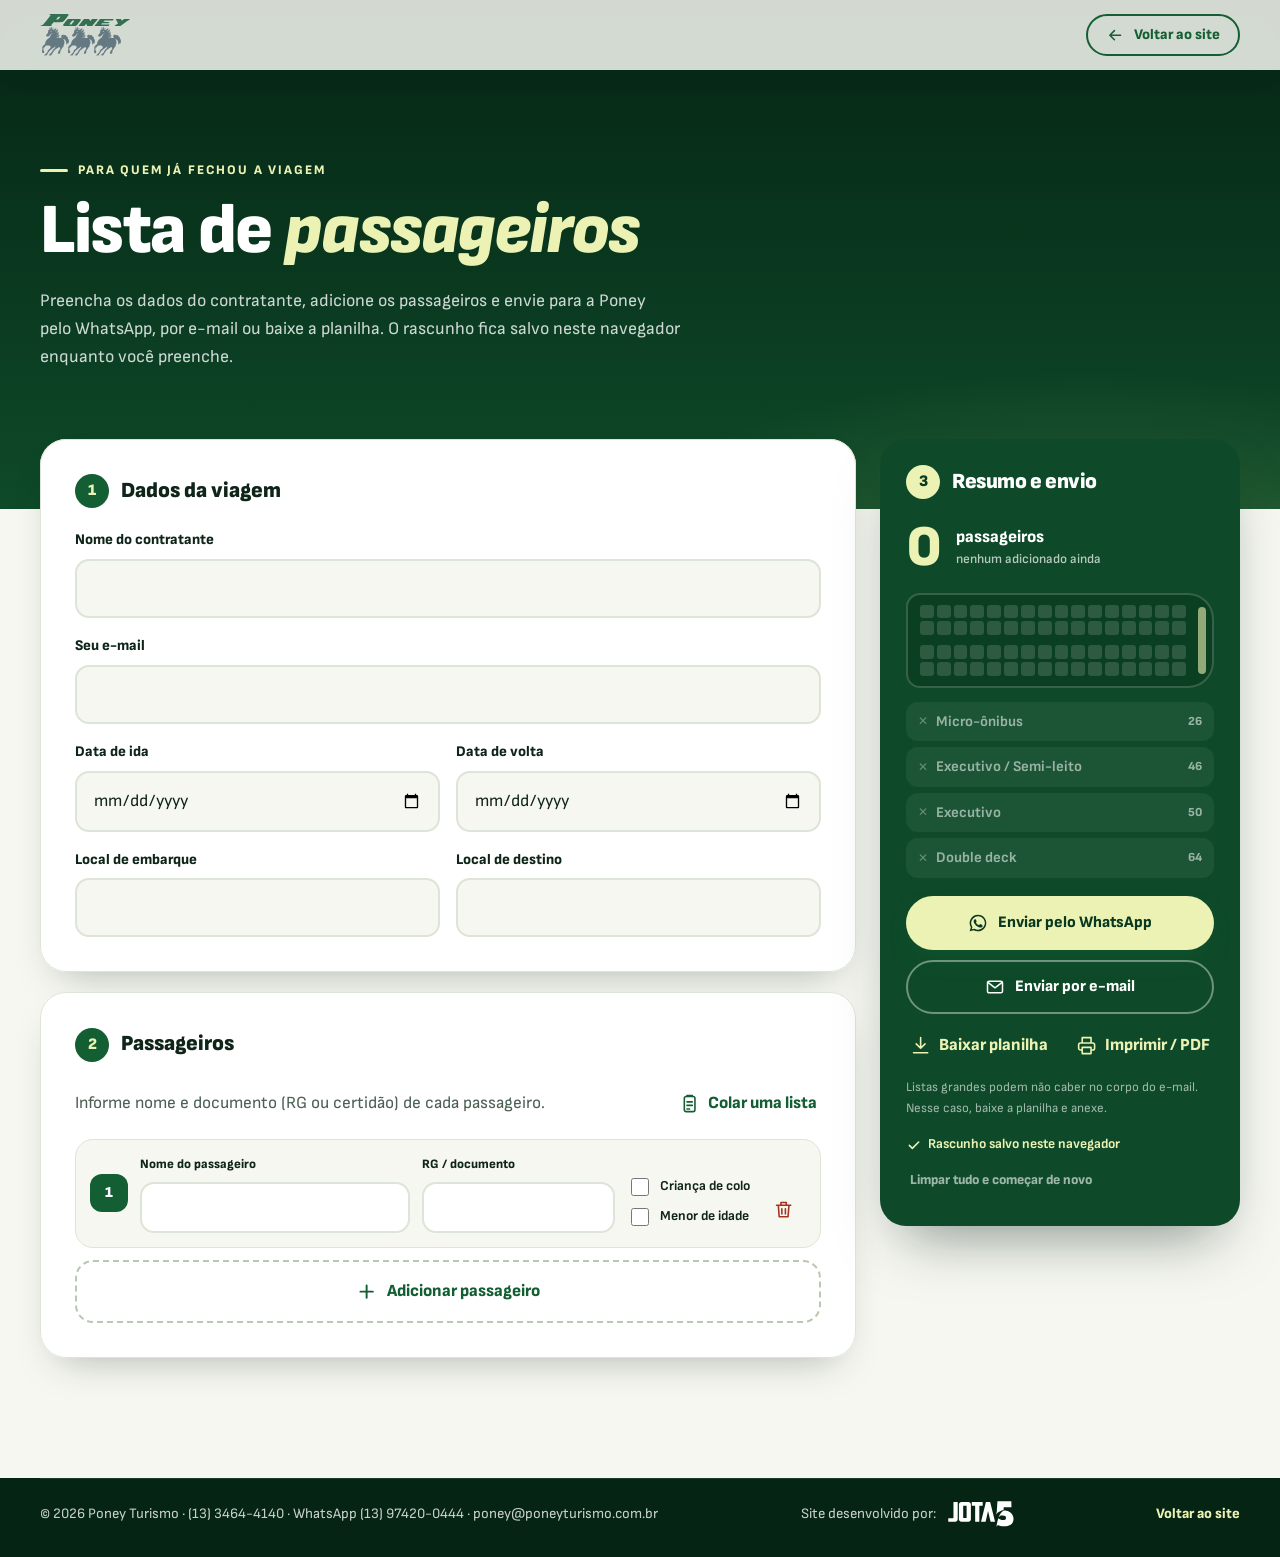
==== commit abaaad5e: "Crédito "Site desenvolvido por" com o logo da JOTA5 no rodapé Logo vetorial branco; o 5 ganha o degr" ====
--- a/lista-de-passageiros.html
+++ b/lista-de-passageiros.html
@@ -173,6 +173,7 @@
   <footer class="rodape rodape-simples">
     <div class="container rodape-base">
       <p>© <span data-ano>2026</span> Poney Turismo · (13) 3464-4140 · WhatsApp (13) 97420-0444 · poney@poneyturismo.com.br</p>
+      <p class="credito">Site desenvolvido por: <svg class="logo-jota5" viewBox="247 135 506 200" role="img" aria-label="JOTA5"><defs><linearGradient id="j5-grad-a" x1="685.77" y1="329.65" x2="685.77" y2="220.29" gradientUnits="userSpaceOnUse"><stop offset="0" stop-color="#2af9ff"/><stop offset="1" stop-color="#1565ff"/></linearGradient><linearGradient id="j5-grad-b" x1="674.74" y1="104.27" x2="674.74" y2="316.5" gradientUnits="userSpaceOnUse"><stop offset="0" stop-color="#2af9ff"/><stop offset="1" stop-color="#1565ff"/></linearGradient></defs><g fill="currentColor"><path d="M251.57,266.94h32.39c2.84,0,5.15-2.31,5.15-5.15v-116.49c0-1.78,1.44-3.22,3.22-3.22h26.17c1.78,0,3.22,1.44,3.22,3.22v130.65c0,10.66-8.64,19.31-19.31,19.31h-50.84c-1.42,0-2.57-1.15-2.57-2.57v-23.17c0-1.42,1.15-2.57,2.57-2.57Z"/><path d="M403.78,141.77h-53.42c-10.66,0-19.31,8.64-19.31,19.31v113.92c0,10.66,8.64,19.31,19.31,19.31h53.42c10.66,0,19.31-8.64,19.31-19.31v-113.92c0-10.66-8.64-19.31-19.31-19.31ZM390.27,265.98h-26.39v-95.25h26.39v95.25Z"/><polygon points="430.17 141.77 430.17 170.73 455.91 170.73 455.91 294.3 488.09 294.3 488.09 170.73 513.84 170.73 513.84 141.77 430.17 141.77"/><polygon points="501.22 294.3 538.69 142.09 571.3 142.09 609.05 295.26 574.73 295.26 555.13 211.38 536.4 294.3 501.22 294.3"/><path d="M685.52,208.44c-1.2,0-2.39-.01-3.56-.02-.04,0-.07,0-.11,0-1.01,0-1.99.04-2.96.11-.2.01-.4.02-.59.04-1.09.09-2.15.24-3.19.41-17.05,9.17-29.08,28.99-37.45,50.28l13.5-12.58c5.04-.67,10.5-1.03,16.13-1.03,18.48,0,24.81,6.52,26.16,16.3,1.57,11.41-5.18,19.57-21.76,19.57s-28.48-7.23-37.15-13.78c-7.4,21.39-11.37,43.02-13.28,55.84l-.71,9.5,9.53-13.24c12,5.48,27.69,10.06,46.91,10.06,49.46,0,79.39-23.37,73.21-68.21-4.34-31.48-35.26-52.47-64.67-53.23Z"/><path d="M621.31,231.51l-.02.3c18.6-20.01,47.74-27.2,53.03-28.37l1.5-20.04h59.24l-.7-46.47h-107.07l-5.35,84.49c-4.66,8.81-7.55,19.22-7.55,19.22,2.25-3.79,4.76-6.86,6.91-9.15Z"/></g><g class="j5-cor"><path fill="url(#j5-grad-a)" d="M685.52,208.44c-1.2,0-2.39-.01-3.56-.02-.04,0-.07,0-.11,0-1.01,0-1.99.04-2.96.11-.2.01-.4.02-.59.04-1.09.09-2.15.24-3.19.41-17.05,9.17-29.08,28.99-37.45,50.28l13.5-12.58c5.04-.67,10.5-1.03,16.13-1.03,18.48,0,24.81,6.52,26.16,16.3,1.57,11.41-5.18,19.57-21.76,19.57s-28.48-7.23-37.15-13.78c-7.4,21.39-11.37,43.02-13.28,55.84l-.71,9.5,9.53-13.24c12,5.48,27.69,10.06,46.91,10.06,49.46,0,79.39-23.37,73.21-68.21-4.34-31.48-35.26-52.47-64.67-53.23Z"/><path fill="url(#j5-grad-b)" d="M621.31,231.51l-.02.3c18.6-20.01,47.74-27.2,53.03-28.37l1.5-20.04h59.24l-.7-46.47h-107.07l-5.35,84.49c-4.66,8.81-7.55,19.22-7.55,19.22,2.25-3.79,4.76-6.86,6.91-9.15Z"/></g></svg></p>
       <a href="index.html" class="voltar-rodape">Voltar ao site</a>
     </div>
   </footer>
--- a/assets/css/style.css
+++ b/assets/css/style.css
@@ -1028,10 +1028,18 @@
   padding: 22px 0 30px; border-top: 1px solid rgba(255, 255, 255, 0.1); font-size: 0.9rem;
 }
 .rodape-base p { margin: 0; }
+.credito { display: inline-flex; align-items: center; gap: 12px; }
+.logo-jota5 { height: 26px; width: auto; color: #fff; overflow: visible; transition: transform 0.4s var(--ease); }
+.logo-jota5 .j5-cor { opacity: 0; transition: opacity 0.45s; } /* o 5 ganha a cor da JOTA5 no hover */
+.credito:hover .logo-jota5 { transform: translateY(-2px); }
+.credito:hover .j5-cor { opacity: 1; }
 .rodape-sociais { display: flex; gap: 10px; }
 .rodape-sociais a { display: grid; place-items: center; width: 42px; height: 42px; border-radius: 50%; background: rgba(255, 255, 255, 0.08); color: #fff; transition: background-color 0.3s, color 0.3s; }
 .rodape-sociais a:hover { background: var(--lima-200); color: var(--verde-900); }
-@media (max-width: 800px) { .rodape-grade { grid-template-columns: 1fr; gap: 30px; } }
+@media (max-width: 800px) {
+  .rodape-grade { grid-template-columns: 1fr; gap: 30px; }
+  .rodape-base { padding-bottom: 96px; } /* espaço para o botão flutuante do WhatsApp */
+}
 
 /* ---------- WhatsApp flutuante ---------- */
 .whats-flutuante {
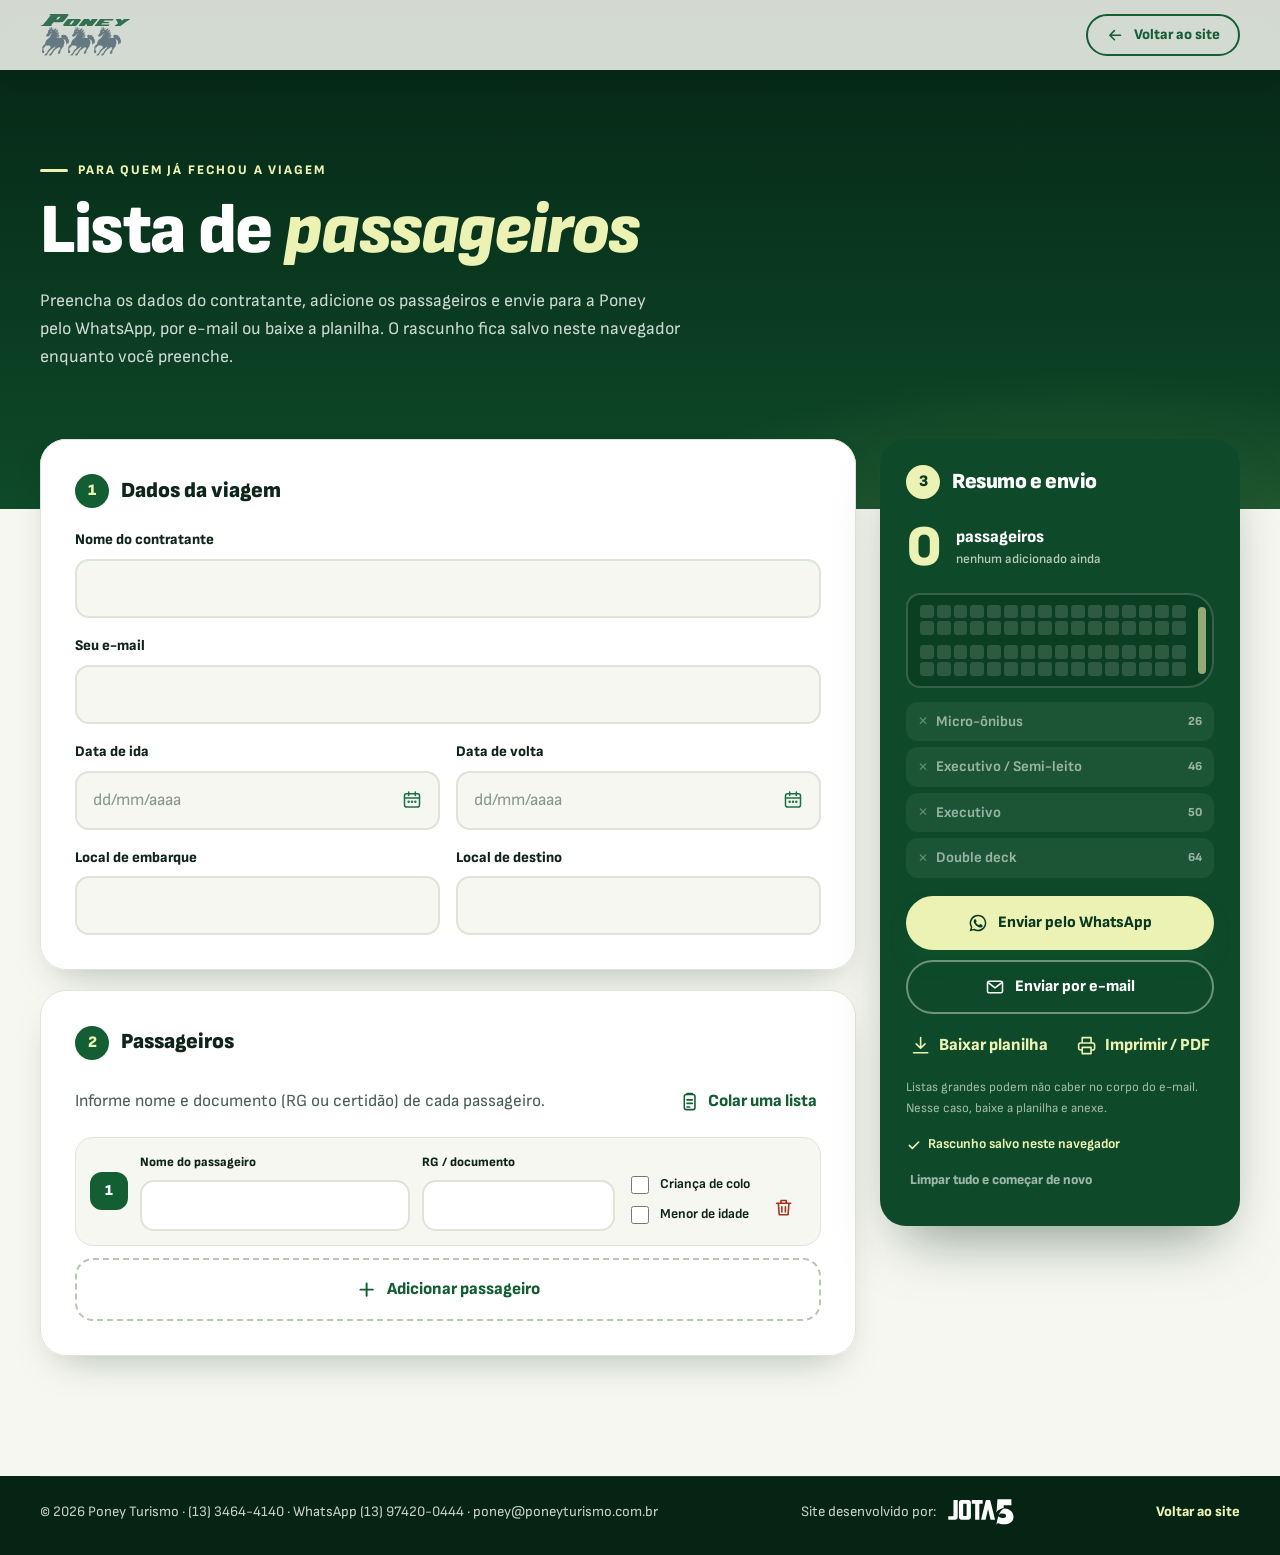
==== commit b41b982f: "Seletor de data com rodas estilo iPhone nos campos de data Adaptado do seletor do sistema de propost" ====
--- a/lista-de-passageiros.html
+++ b/lista-de-passageiros.html
@@ -173,11 +173,12 @@
   <footer class="rodape rodape-simples">
     <div class="container rodape-base">
       <p>© <span data-ano>2026</span> Poney Turismo · (13) 3464-4140 · WhatsApp (13) 97420-0444 · poney@poneyturismo.com.br</p>
-      <p class="credito">Site desenvolvido por: <svg class="logo-jota5" viewBox="247 135 506 200" role="img" aria-label="JOTA5"><defs><linearGradient id="j5-grad-a" x1="685.77" y1="329.65" x2="685.77" y2="220.29" gradientUnits="userSpaceOnUse"><stop offset="0" stop-color="#2af9ff"/><stop offset="1" stop-color="#1565ff"/></linearGradient><linearGradient id="j5-grad-b" x1="674.74" y1="104.27" x2="674.74" y2="316.5" gradientUnits="userSpaceOnUse"><stop offset="0" stop-color="#2af9ff"/><stop offset="1" stop-color="#1565ff"/></linearGradient></defs><g fill="currentColor"><path d="M251.57,266.94h32.39c2.84,0,5.15-2.31,5.15-5.15v-116.49c0-1.78,1.44-3.22,3.22-3.22h26.17c1.78,0,3.22,1.44,3.22,3.22v130.65c0,10.66-8.64,19.31-19.31,19.31h-50.84c-1.42,0-2.57-1.15-2.57-2.57v-23.17c0-1.42,1.15-2.57,2.57-2.57Z"/><path d="M403.78,141.77h-53.42c-10.66,0-19.31,8.64-19.31,19.31v113.92c0,10.66,8.64,19.31,19.31,19.31h53.42c10.66,0,19.31-8.64,19.31-19.31v-113.92c0-10.66-8.64-19.31-19.31-19.31ZM390.27,265.98h-26.39v-95.25h26.39v95.25Z"/><polygon points="430.17 141.77 430.17 170.73 455.91 170.73 455.91 294.3 488.09 294.3 488.09 170.73 513.84 170.73 513.84 141.77 430.17 141.77"/><polygon points="501.22 294.3 538.69 142.09 571.3 142.09 609.05 295.26 574.73 295.26 555.13 211.38 536.4 294.3 501.22 294.3"/><path d="M685.52,208.44c-1.2,0-2.39-.01-3.56-.02-.04,0-.07,0-.11,0-1.01,0-1.99.04-2.96.11-.2.01-.4.02-.59.04-1.09.09-2.15.24-3.19.41-17.05,9.17-29.08,28.99-37.45,50.28l13.5-12.58c5.04-.67,10.5-1.03,16.13-1.03,18.48,0,24.81,6.52,26.16,16.3,1.57,11.41-5.18,19.57-21.76,19.57s-28.48-7.23-37.15-13.78c-7.4,21.39-11.37,43.02-13.28,55.84l-.71,9.5,9.53-13.24c12,5.48,27.69,10.06,46.91,10.06,49.46,0,79.39-23.37,73.21-68.21-4.34-31.48-35.26-52.47-64.67-53.23Z"/><path d="M621.31,231.51l-.02.3c18.6-20.01,47.74-27.2,53.03-28.37l1.5-20.04h59.24l-.7-46.47h-107.07l-5.35,84.49c-4.66,8.81-7.55,19.22-7.55,19.22,2.25-3.79,4.76-6.86,6.91-9.15Z"/></g><g class="j5-cor"><path fill="url(#j5-grad-a)" d="M685.52,208.44c-1.2,0-2.39-.01-3.56-.02-.04,0-.07,0-.11,0-1.01,0-1.99.04-2.96.11-.2.01-.4.02-.59.04-1.09.09-2.15.24-3.19.41-17.05,9.17-29.08,28.99-37.45,50.28l13.5-12.58c5.04-.67,10.5-1.03,16.13-1.03,18.48,0,24.81,6.52,26.16,16.3,1.57,11.41-5.18,19.57-21.76,19.57s-28.48-7.23-37.15-13.78c-7.4,21.39-11.37,43.02-13.28,55.84l-.71,9.5,9.53-13.24c12,5.48,27.69,10.06,46.91,10.06,49.46,0,79.39-23.37,73.21-68.21-4.34-31.48-35.26-52.47-64.67-53.23Z"/><path fill="url(#j5-grad-b)" d="M621.31,231.51l-.02.3c18.6-20.01,47.74-27.2,53.03-28.37l1.5-20.04h59.24l-.7-46.47h-107.07l-5.35,84.49c-4.66,8.81-7.55,19.22-7.55,19.22,2.25-3.79,4.76-6.86,6.91-9.15Z"/></g></svg></p>
+      <p class="credito">Site desenvolvido por: <a class="link-jota5" href="https://jota5.com.br/" target="_blank" rel="noopener" title="JOTA5 (abre em nova aba)"><svg class="logo-jota5" viewBox="247 135 506 200" role="img" aria-label="JOTA5 - abre o site em nova aba"><defs><linearGradient id="j5-grad-a" x1="685.77" y1="329.65" x2="685.77" y2="220.29" gradientUnits="userSpaceOnUse"><stop offset="0" stop-color="#2af9ff"/><stop offset="1" stop-color="#1565ff"/></linearGradient><linearGradient id="j5-grad-b" x1="674.74" y1="104.27" x2="674.74" y2="316.5" gradientUnits="userSpaceOnUse"><stop offset="0" stop-color="#2af9ff"/><stop offset="1" stop-color="#1565ff"/></linearGradient></defs><g fill="currentColor"><path d="M251.57,266.94h32.39c2.84,0,5.15-2.31,5.15-5.15v-116.49c0-1.78,1.44-3.22,3.22-3.22h26.17c1.78,0,3.22,1.44,3.22,3.22v130.65c0,10.66-8.64,19.31-19.31,19.31h-50.84c-1.42,0-2.57-1.15-2.57-2.57v-23.17c0-1.42,1.15-2.57,2.57-2.57Z"/><path d="M403.78,141.77h-53.42c-10.66,0-19.31,8.64-19.31,19.31v113.92c0,10.66,8.64,19.31,19.31,19.31h53.42c10.66,0,19.31-8.64,19.31-19.31v-113.92c0-10.66-8.64-19.31-19.31-19.31ZM390.27,265.98h-26.39v-95.25h26.39v95.25Z"/><polygon points="430.17 141.77 430.17 170.73 455.91 170.73 455.91 294.3 488.09 294.3 488.09 170.73 513.84 170.73 513.84 141.77 430.17 141.77"/><polygon points="501.22 294.3 538.69 142.09 571.3 142.09 609.05 295.26 574.73 295.26 555.13 211.38 536.4 294.3 501.22 294.3"/><path d="M685.52,208.44c-1.2,0-2.39-.01-3.56-.02-.04,0-.07,0-.11,0-1.01,0-1.99.04-2.96.11-.2.01-.4.02-.59.04-1.09.09-2.15.24-3.19.41-17.05,9.17-29.08,28.99-37.45,50.28l13.5-12.58c5.04-.67,10.5-1.03,16.13-1.03,18.48,0,24.81,6.52,26.16,16.3,1.57,11.41-5.18,19.57-21.76,19.57s-28.48-7.23-37.15-13.78c-7.4,21.39-11.37,43.02-13.28,55.84l-.71,9.5,9.53-13.24c12,5.48,27.69,10.06,46.91,10.06,49.46,0,79.39-23.37,73.21-68.21-4.34-31.48-35.26-52.47-64.67-53.23Z"/><path d="M621.31,231.51l-.02.3c18.6-20.01,47.74-27.2,53.03-28.37l1.5-20.04h59.24l-.7-46.47h-107.07l-5.35,84.49c-4.66,8.81-7.55,19.22-7.55,19.22,2.25-3.79,4.76-6.86,6.91-9.15Z"/></g><g class="j5-cor"><path fill="url(#j5-grad-a)" d="M685.52,208.44c-1.2,0-2.39-.01-3.56-.02-.04,0-.07,0-.11,0-1.01,0-1.99.04-2.96.11-.2.01-.4.02-.59.04-1.09.09-2.15.24-3.19.41-17.05,9.17-29.08,28.99-37.45,50.28l13.5-12.58c5.04-.67,10.5-1.03,16.13-1.03,18.48,0,24.81,6.52,26.16,16.3,1.57,11.41-5.18,19.57-21.76,19.57s-28.48-7.23-37.15-13.78c-7.4,21.39-11.37,43.02-13.28,55.84l-.71,9.5,9.53-13.24c12,5.48,27.69,10.06,46.91,10.06,49.46,0,79.39-23.37,73.21-68.21-4.34-31.48-35.26-52.47-64.67-53.23Z"/><path fill="url(#j5-grad-b)" d="M621.31,231.51l-.02.3c18.6-20.01,47.74-27.2,53.03-28.37l1.5-20.04h59.24l-.7-46.47h-107.07l-5.35,84.49c-4.66,8.81-7.55,19.22-7.55,19.22,2.25-3.79,4.76-6.86,6.91-9.15Z"/></g></svg></a></p>
       <a href="index.html" class="voltar-rodape">Voltar ao site</a>
     </div>
   </footer>
 
+  <script src="assets/js/seletor-data.js"></script>
   <script src="assets/js/lista.js"></script>
 </body>
 </html>
--- a/assets/css/style.css
+++ b/assets/css/style.css
@@ -1031,8 +1031,9 @@
 .credito { display: inline-flex; align-items: center; gap: 12px; }
 .logo-jota5 { height: 26px; width: auto; color: #fff; overflow: visible; transition: transform 0.4s var(--ease); }
 .logo-jota5 .j5-cor { opacity: 0; transition: opacity 0.45s; } /* o 5 ganha a cor da JOTA5 no hover */
-.credito:hover .logo-jota5 { transform: translateY(-2px); }
-.credito:hover .j5-cor { opacity: 1; }
+.link-jota5 { display: inline-flex; border-radius: 6px; }
+.link-jota5:hover .logo-jota5, .link-jota5:focus-visible .logo-jota5 { transform: translateY(-2px); }
+.link-jota5:hover .j5-cor, .link-jota5:focus-visible .j5-cor { opacity: 1; }
 .rodape-sociais { display: flex; gap: 10px; }
 .rodape-sociais a { display: grid; place-items: center; width: 42px; height: 42px; border-radius: 50%; background: rgba(255, 255, 255, 0.08); color: #fff; transition: background-color 0.3s, color 0.3s; }
 .rodape-sociais a:hover { background: var(--lima-200); color: var(--verde-900); }
@@ -1066,3 +1067,78 @@
   .js [data-revelar] { opacity: 1; transform: none; }
   .camada, .pista-faixa, .letreiro-trilho { animation: none !important; }
 }
+
+/* ---------- seletor de data (rodas estilo iPhone) ---------- */
+.dp-nativo { display: none !important; }
+.dp-campo {
+  display: flex; align-items: center; justify-content: space-between; gap: 10px; width: 100%; min-height: 52px;
+  padding: 14px 16px; border-radius: 14px; border: 2px solid var(--linha); background: var(--papel);
+  font-variant-numeric: tabular-nums; text-align: left; color: var(--tinta);
+  transition: border-color 0.25s, background-color 0.25s, box-shadow 0.25s;
+}
+.dp-campo:hover { border-color: #c7d2c1; }
+.dp-campo:focus-visible { outline: none; border-color: var(--verde-500); background: #fff; box-shadow: 0 0 0 4px rgba(47, 154, 92, 0.15); }
+.dp-campo.vazio .dp-texto { color: #8a978e; }
+.dp-icone { width: 20px; height: 20px; flex: none; color: var(--verde-600); }
+.campo.invalido .dp-campo { border-color: #c2412d; background: #fff6f4; }
+html.dp-travado { overflow: hidden; }
+
+.dp-fundo { position: fixed; inset: 0; z-index: 400; }
+.dp-fundo.dp-folha { background: rgba(5, 36, 20, 0); transition: background-color 0.22s; }
+.dp-fundo.dp-folha.mostrar { background: rgba(5, 36, 20, 0.5); }
+.dp-painel {
+  position: fixed; width: 340px; overflow: hidden; color: var(--tinta);
+  background: #fff; border: 1px solid var(--linha); border-radius: 22px; box-shadow: var(--sombra-forte);
+  opacity: 0; transform: translateY(8px) scale(0.98); transform-origin: top left;
+  transition: opacity 0.2s, transform 0.25s var(--ease);
+}
+.dp-fundo.mostrar .dp-painel { opacity: 1; transform: none; }
+.dp-folha .dp-painel {
+  left: 0; right: 0; bottom: 0; top: auto; width: auto; border-radius: 24px 24px 0 0; border-bottom: 0;
+  transform: translateY(100%); transition: transform 0.35s var(--ease);
+  padding-bottom: env(safe-area-inset-bottom); opacity: 1;
+}
+.dp-folha .dp-painel::before { /* alça da folha */
+  content: ""; display: block; width: 40px; height: 5px; margin: 10px auto 0; border-radius: 5px; background: var(--linha);
+}
+.dp-folha.mostrar .dp-painel { transform: none; }
+.dp-cabecalho { display: grid; gap: 2px; padding: 16px 18px 8px; }
+.dp-cabecalho b { font-size: 1rem; font-weight: 900; }
+.dp-previa { font-size: 0.86rem; color: var(--verde-600); font-weight: 700; }
+.dp-previa::first-letter { text-transform: uppercase; }
+.dp-rodas { position: relative; display: grid; grid-template-columns: 1fr 1.6fr 1.1fr; gap: 4px; padding: 0 12px; }
+.dp-faixa { /* faixa da linha selecionada */
+  position: absolute; left: 10px; right: 10px; top: calc(22px + 72px); height: 36px; border-radius: 10px;
+  background: var(--lima-100); box-shadow: inset 0 0 0 1px rgba(207, 226, 122, 0.8); pointer-events: none;
+}
+.dp-col { position: relative; min-width: 0; }
+.dp-col-rotulo { height: 22px; text-align: center; font-size: 0.7rem; font-weight: 800; letter-spacing: 0.1em; text-transform: uppercase; color: var(--tinta-suave); }
+.dp-roda {
+  position: relative; height: 180px; overflow-y: auto; scroll-snap-type: y mandatory; scrollbar-width: none; overscroll-behavior: contain;
+  perspective: 600px; outline: none;
+  -webkit-mask-image: linear-gradient(to bottom, transparent, #000 30%, #000 70%, transparent);
+          mask-image: linear-gradient(to bottom, transparent, #000 30%, #000 70%, transparent);
+}
+.dp-roda::-webkit-scrollbar { display: none; }
+@media (hover: hover) { .dp-roda { cursor: grab; } }
+.dp-roda.arrastando { cursor: grabbing; scroll-snap-type: none; }
+.dp-roda.animando { scroll-snap-type: none; }
+.dp-roda:focus-visible { box-shadow: inset 0 0 0 2px rgba(47, 154, 92, 0.35); border-radius: 10px; }
+.dp-folga { height: 72px; }
+.dp-item {
+  height: 36px; line-height: 36px; text-align: center; scroll-snap-align: center; font-size: 1.05rem; font-weight: 600;
+  color: var(--tinta-suave); cursor: pointer; user-select: none; font-variant-numeric: tabular-nums;
+  transform-origin: 50% 50%; backface-visibility: hidden; white-space: nowrap;
+}
+.dp-item.on { color: var(--verde-900); font-weight: 900; }
+.dp-item.fora { color: #b9c2bb; text-decoration: line-through; text-decoration-thickness: 1px; }
+.dp-rodape { display: flex; align-items: center; gap: 8px; margin-top: 8px; padding: 12px; border-top: 1px solid var(--linha); }
+.dp-link { border: 0; background: none; padding: 6px 4px; font-weight: 800; font-size: 0.92rem; color: var(--verde-700); }
+.dp-link:hover { text-decoration: underline; text-underline-offset: 3px; }
+.dp-espaco { flex: 1; }
+.dp-botao { padding: 10px 16px; font-size: 0.92rem; }
+.dp-botao .icone { width: 18px; height: 18px; }
+@media (max-width: 600px) {
+  .dp-item { font-size: 1.15rem; }
+  .dp-botao { padding: 12px 18px; }
+}
